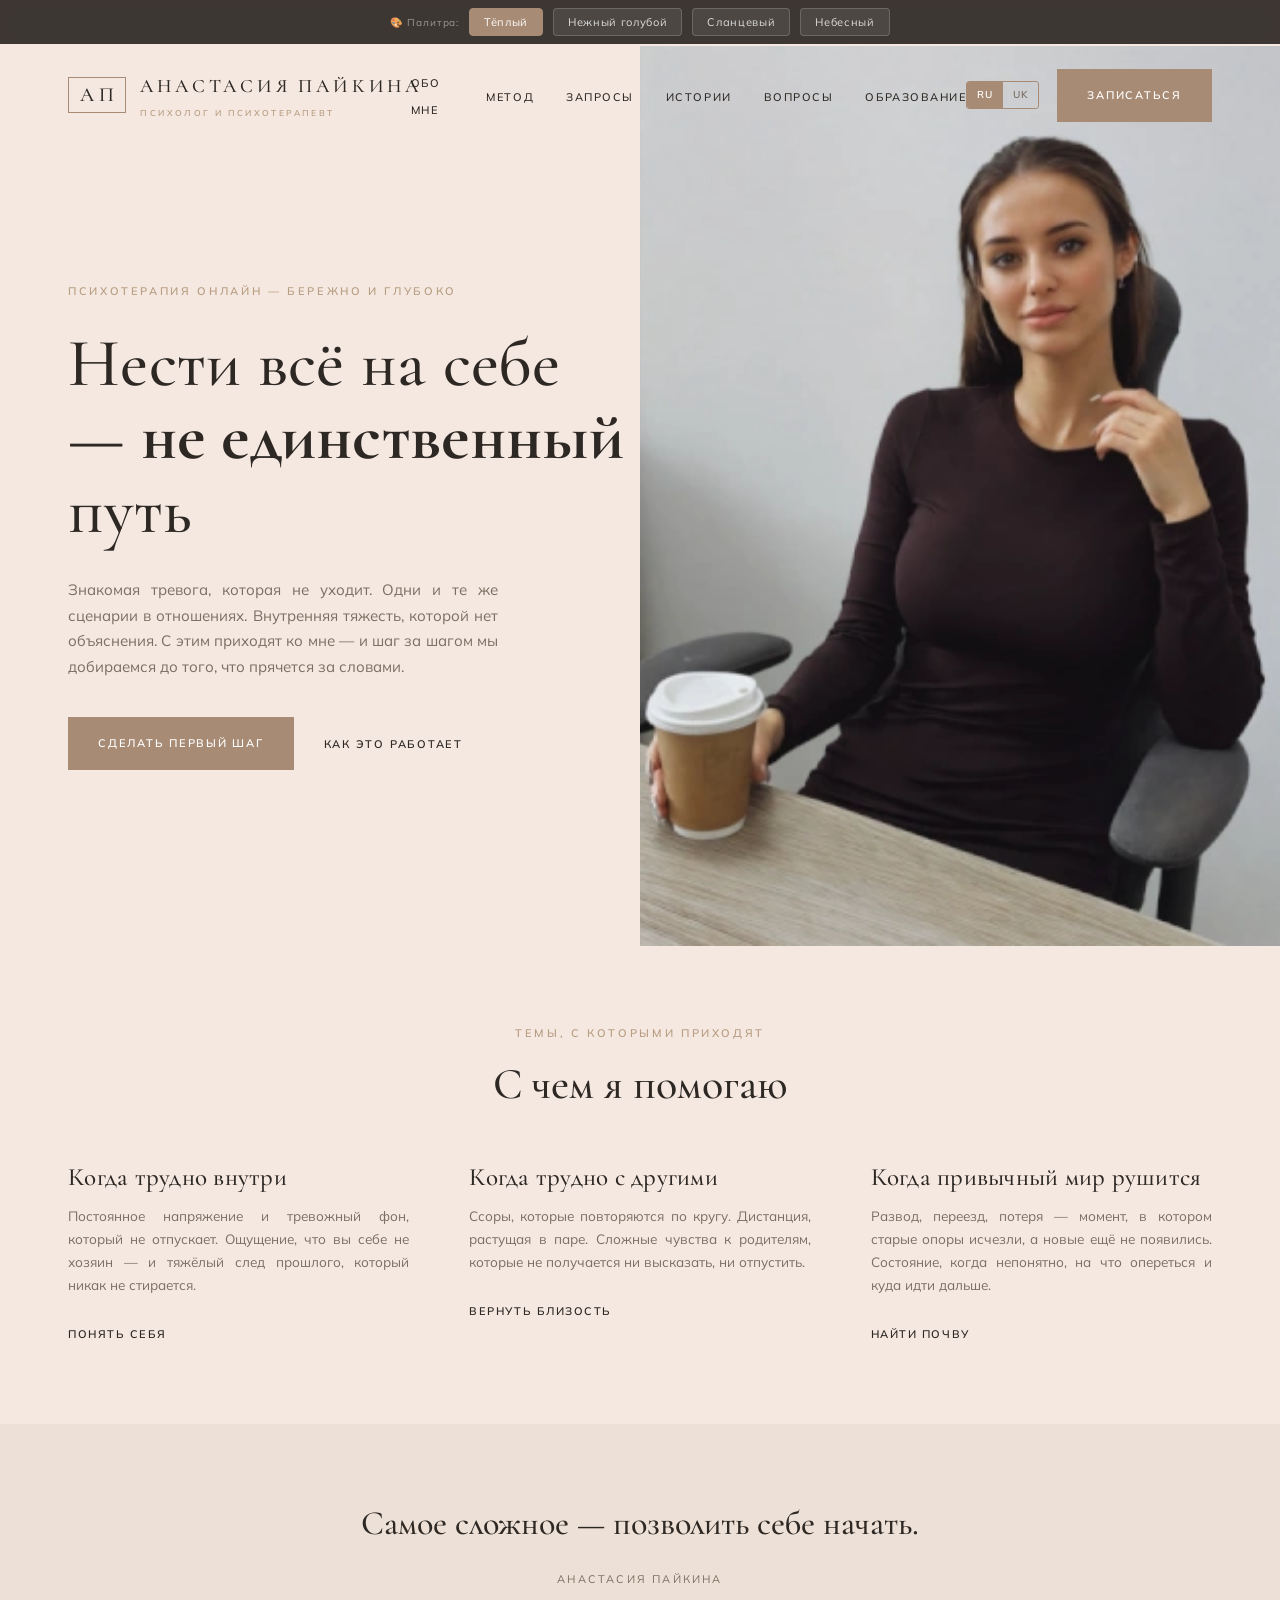
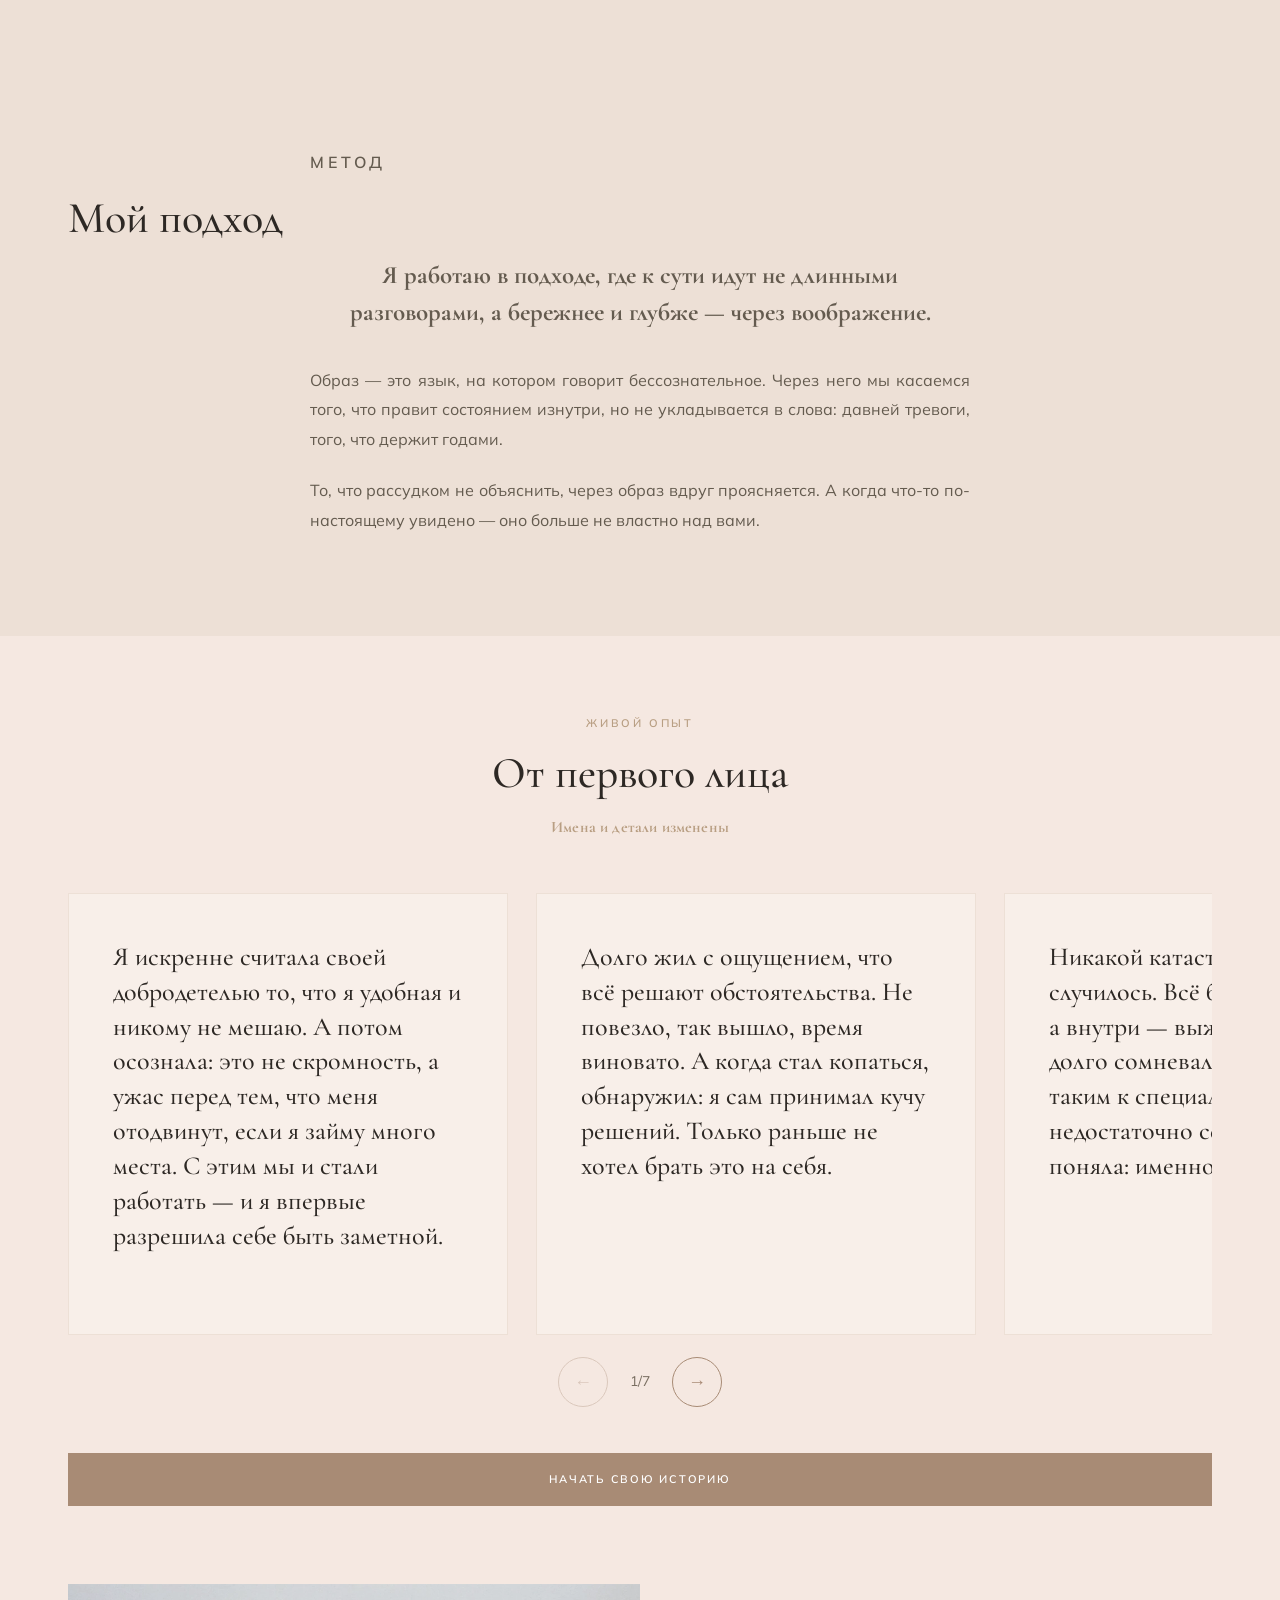
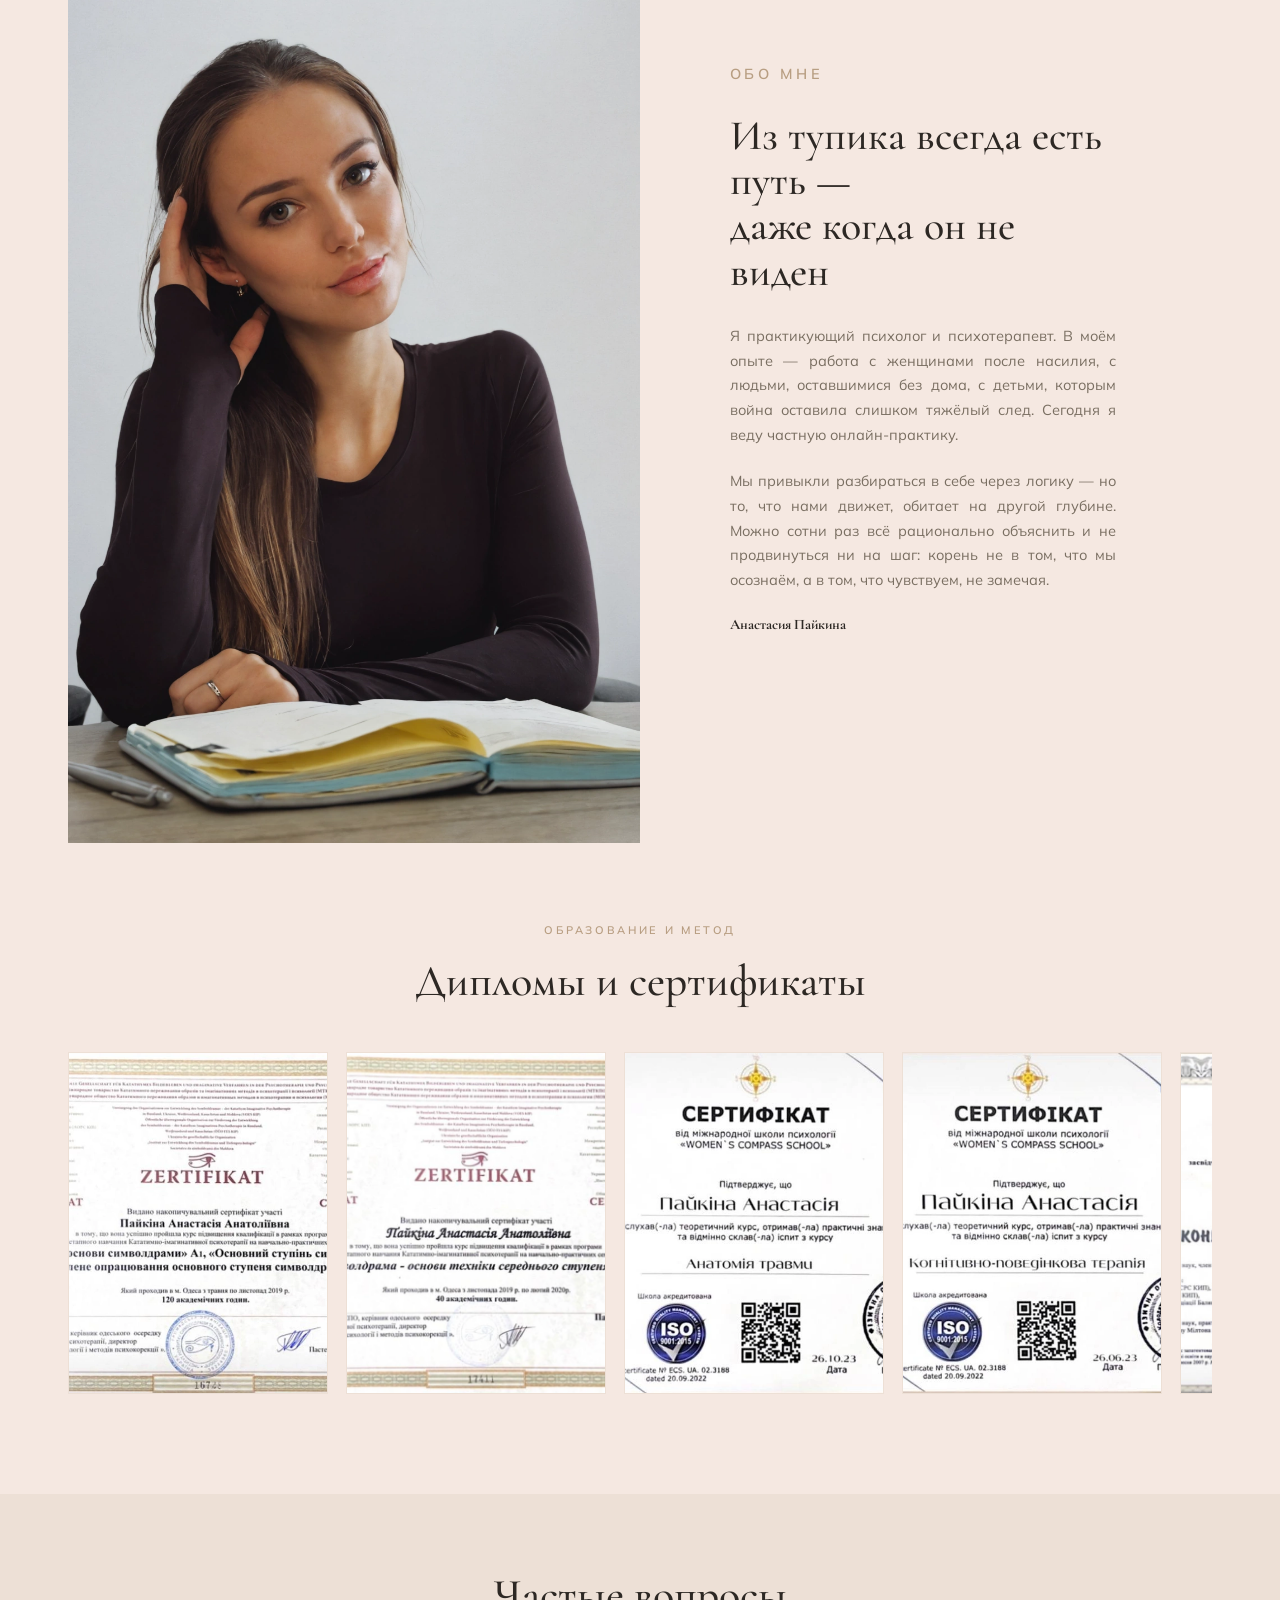
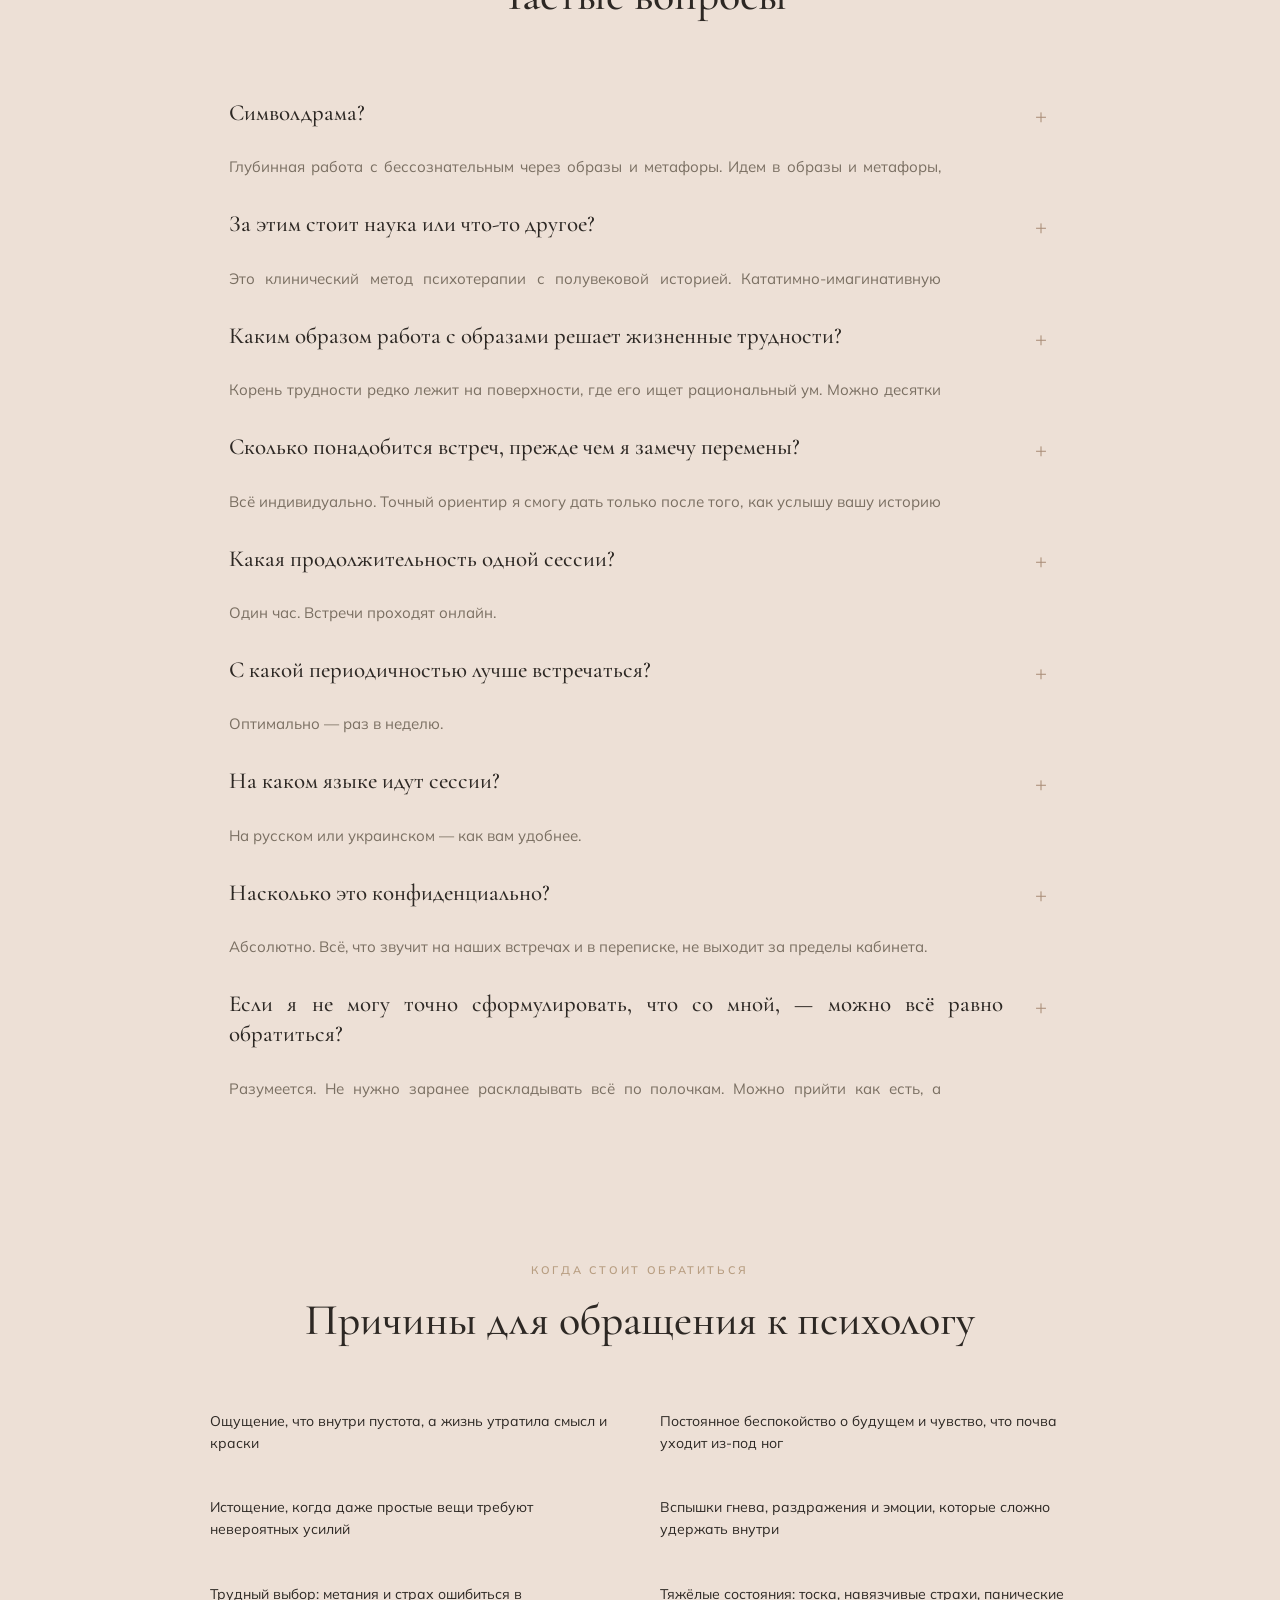
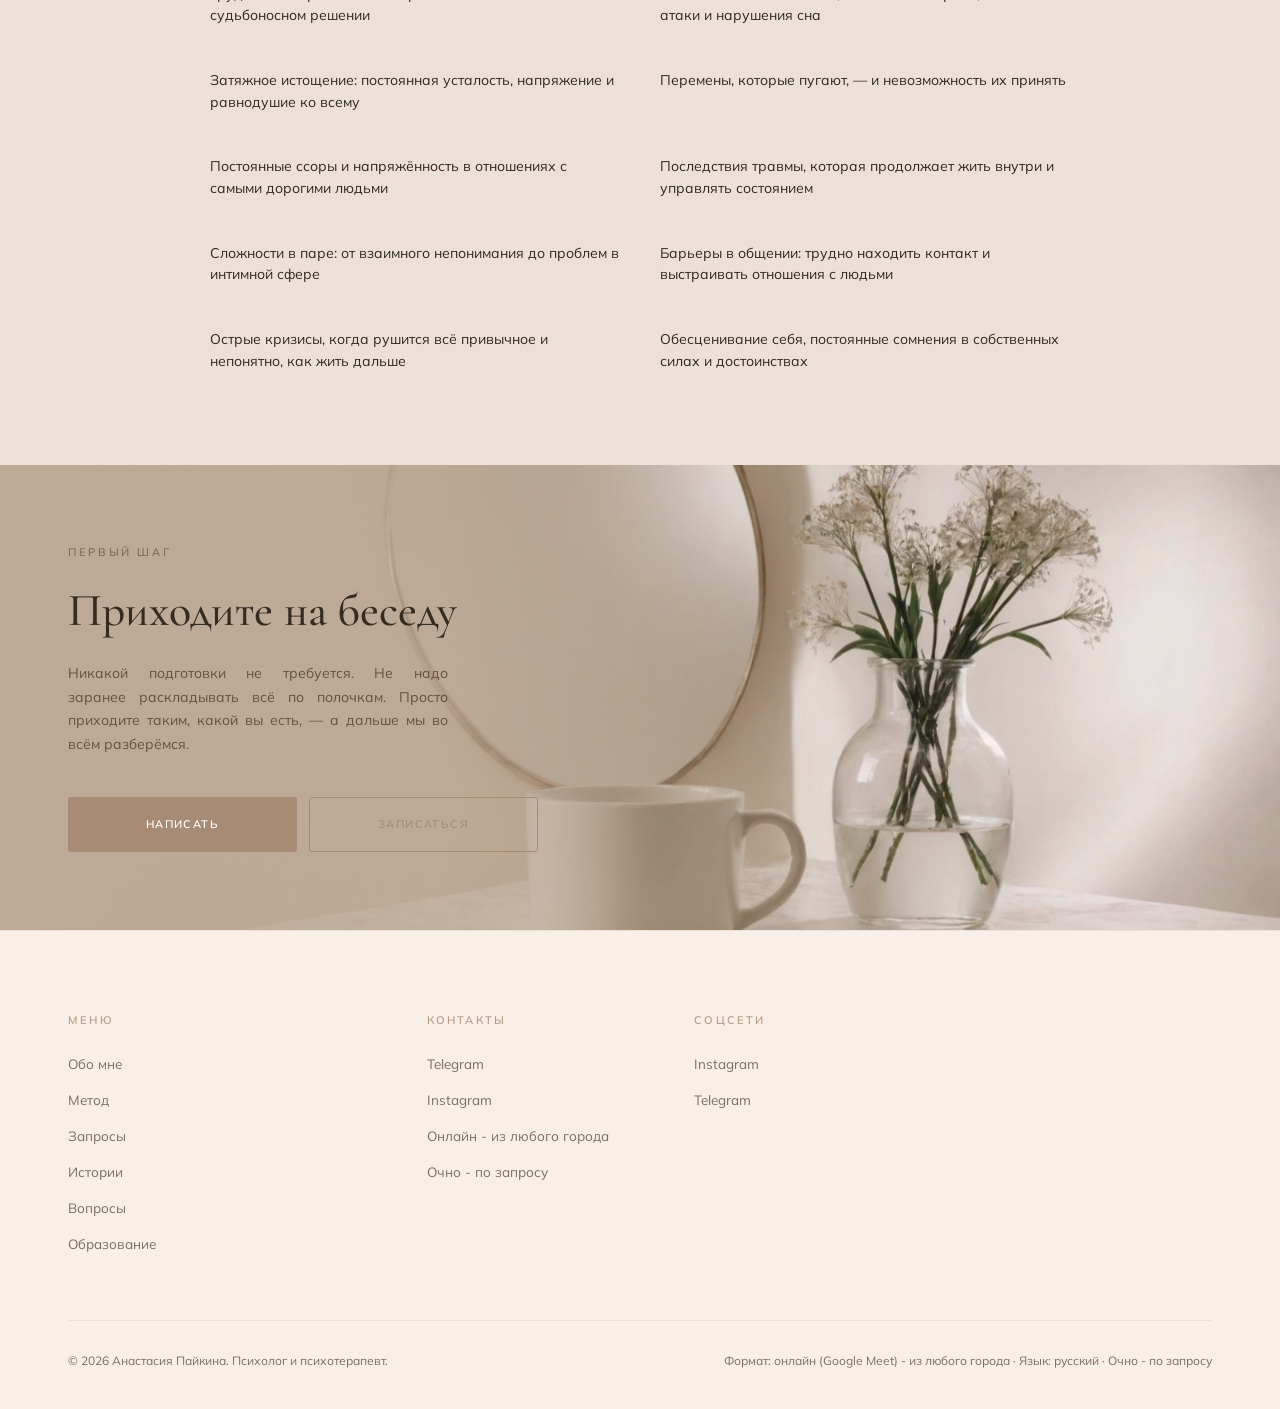
==== color_tests.html @ 5bf3465a "color tests" ====
<!DOCTYPE html>
<html lang="ru" id="htmlRoot" style="visibility:hidden" data-palette="warm">
<head>
<meta charset="UTF-8" />
<meta name="viewport" content="width=device-width, initial-scale=1.0" />
<meta name="description" id="metaDesc" content="Анастасия Пайкина — психолог и психотерапевт. Онлайн-сессии на русском и украинском: тревожность, отношения, жизненные кризисы. Символдрама — глубинная работа через образы. Бесплатная первая встреча." />
<link rel="canonical" href="https://paykina-your-psy.com/" />
<title id="pageTitle">Анастасия Пайкина | Психолог-психотерапевт · Онлайн</title>
<!-- Open Graph -->
<meta property="og:type" content="website" />
<meta property="og:url" content="https://paykina-your-psy.com/" />
<meta property="og:title" id="ogTitle" content="Анастасия Пайкина | Психолог и психотерапевт онлайн" />
<meta property="og:description" id="ogDesc" content="Онлайн-сессии на русском и украинском: тревожность, отношения, жизненные кризисы. Символдрама — глубинная работа через образы. Бесплатная первая встреча." />
<meta property="og:image" content="https://paykina-your-psy.com/images/og-image.jpg" />
<meta property="og:image:width" content="1200" />
<meta property="og:image:height" content="630" />
<meta property="og:image:alt" id="ogImgAlt" content="Анастасия Пайкина — психолог, психотерапевт" />
<meta property="og:locale" id="ogLocale" content="ru_RU" />
<meta name="twitter:card" content="summary_large_image" />
<meta name="twitter:title" id="twTitle" content="Анастасия Пайкина | Психолог и психотерапевт онлайн" />
<meta name="twitter:description" id="twDesc" content="Онлайн-сессии на русском и украинском: тревожность, отношения, жизненные кризисы. Символдрама — глубинная работа через образы." />
<meta name="twitter:image" content="https://paykina-your-psy.com/images/og-image.jpg" />
<!-- Structured data -->
<script type="application/ld+json" id="ldJson">
{
  "@context": "https://schema.org",
  "@graph": [
    {
      "@type": "Person",
      "@id": "https://paykina-your-psy.com/#anastasia",
      "name": "Анастасия Пайкина",
      "jobTitle": "Психолог, психотерапевт",
      "description": "Психолог и психотерапевт. Онлайн-сессии методом символдрамы — глубинная работа через образы.",
      "url": "https://paykina-your-psy.com/",
      "image": "https://paykina-your-psy.com/images/og-image.jpg",
      "knowsLanguage": ["ru"],
      "sameAs": [
        "https://www.instagram.com/paykina_your_psy",
        "https://telegram.me/Paykina_your_psy"
      ]
    },
    {
      "@type": "ProfessionalService",
      "@id": "https://paykina-your-psy.com/#service",
      "name": "Анастасия Пайкина — психолог и психотерапевт",
      "url": "https://paykina-your-psy.com/",
      "image": "https://paykina-your-psy.com/images/og-image.jpg",
      "description": "Онлайн-консультации психолога и психотерапевта: тревожность, отношения, жизненные кризисы. Метод символдрамы.",
      "serviceType": "Психотерапия, психологическое консультирование (онлайн)",
      "provider": { "@id": "https://paykina-your-psy.com/#anastasia" },
      "availableLanguage": ["ru"],
      "sameAs": [
        "https://www.instagram.com/paykina_your_psy",
        "https://telegram.me/Paykina_your_psy"
      ]
    }
  ]
}
</script>
<link rel="icon" type="image/svg+xml" href="favicon.svg" />
<link rel="icon" type="image/png" sizes="32x32" href="images/favicon-32.png" />
<link rel="apple-touch-icon" href="apple-touch-icon.png" />
<link rel="preconnect" href="https://fonts.googleapis.com" />
<link rel="preconnect" href="https://fonts.gstatic.com" crossorigin />
<link rel="preload" as="image" href="images/hero.webp" imagesrcset="images/hero-800.webp 800w, images/hero-1200.webp 1200w, images/hero.webp 1600w" imagesizes="(max-width: 980px) 100vw, 50vw" fetchpriority="high" />
<link rel="preload" as="style" href="https://fonts.googleapis.com/css2?family=Cormorant+Garamond:ital,wght@0,400;0,500;0,600;1,400;1,500;1,600&family=Mulish:wght@300;400;500;600&display=swap" onload="this.onload=null;this.rel='stylesheet'" />
<noscript><link rel="stylesheet" href="https://fonts.googleapis.com/css2?family=Cormorant+Garamond:ital,wght@0,400;0,500;0,600;1,400;1,500;1,600&family=Mulish:wght@300;400;500;600&display=swap" /></noscript>
<link rel="stylesheet" href="styles/main.css" />

<!-- palette variations -->
<style>
/* === Тёплый (по умолчанию) === */
[data-palette="warm"] {
  --brown: #A88B75;
  --brown-dark: #957864;
  --taupe: #CCBCA8;
  --eyebrow: #B89E82;
  --line: #EDE0D6;
}
/* === Нежный голубой === */
[data-palette="soft-blue"] {
  --brown: #7B9CB5;
  --brown-dark: #6A8BA4;
  --taupe: #BCC8D4;
  --eyebrow: #8BA3B8;
  --line: #D6DEE4;
}
/* === Сланцевый === */
[data-palette="slate"] {
  --brown: #6B8FA3;
  --brown-dark: #5A7E92;
  --taupe: #A8BBC7;
  --eyebrow: #7D97A8;
  --line: #CCD5DC;
}
/* === Небесный === */
[data-palette="sky"] {
  --brown: #5B9EBD;
  --brown-dark: #4A8DAC;
  --taupe: #9DC4D6;
  --eyebrow: #6DA4BB;
  --line: #C5DCE6;
}

/* фиксированные цвета внутри секций, привязанные к палитре */
[data-palette="warm"]  .cta-end .eyebrow { color:#826E56; }
[data-palette="warm"]  .cta-end h2 { color:#342C23; }
[data-palette="warm"]  .cta-end-p { color:#605342; }
[data-palette="warm"]  .method p { color:#645B4F; }
[data-palette="warm"]  .cta-pic::after { background:linear-gradient(90deg, rgba(191,172,153,.96) 0%, rgba(195,176,157,.78) 34%, rgba(201,184,165,.22) 56%, rgba(201,184,165,0) 72%); }

[data-palette="soft-blue"] .cta-end .eyebrow { color:#6A7D8E; }
[data-palette="soft-blue"] .cta-end h2 { color:#283540; }
[data-palette="soft-blue"] .cta-end-p { color:#4A5D6E; }
[data-palette="soft-blue"] .method p { color:#5A6D7E; }
[data-palette="soft-blue"] .cta-pic::after { background:linear-gradient(90deg, rgba(156,175,190,.96) 0%, rgba(160,179,193,.78) 34%, rgba(167,185,197,.22) 56%, rgba(167,185,197,0) 72%); }

[data-palette="slate"] .cta-end .eyebrow { color:#5C707E; }
[data-palette="slate"] .cta-end h2 { color:#222E38; }
[data-palette="slate"] .cta-end-p { color:#425260; }
[data-palette="slate"] .method p { color:#4D5D6B; }
[data-palette="slate"] .cta-pic::after { background:linear-gradient(90deg, rgba(142,164,178,.96) 0%, rgba(148,168,182,.78) 34%, rgba(155,175,187,.22) 56%, rgba(155,175,187,0) 72%); }

[data-palette="sky"] .cta-end .eyebrow { color:#4C7A91; }
[data-palette="sky"] .cta-end h2 { color:#1C3642; }
[data-palette="sky"] .cta-end-p { color:#3A687E; }
[data-palette="sky"] .method p { color:#4A788E; }
[data-palette="sky"] .cta-pic::after { background:linear-gradient(90deg, rgba(133,178,196,.96) 0%, rgba(140,184,201,.78) 34%, rgba(150,192,207,.22) 56%, rgba(150,192,207,0) 72%); }

/* панель переключателей */
.palette-bar {
  position:fixed; top:0; left:0; right:0; z-index:200;
  background:rgba(45,40,36,.92); backdrop-filter:blur(8px);
  padding:8px 16px; display:flex; align-items:center; justify-content:center; gap:10px;
  font-family:var(--sans); font-size:11px; letter-spacing:.08em; color:#ccc;
  transition:opacity .3s;
}
.palette-bar.hidden { opacity:.15; }
.palette-bar span { color:#999; font-size:10px; }
.palette-bar button {
  background:rgba(255,255,255,.08); border:1px solid rgba(255,255,255,.18);
  color:#ddd; cursor:pointer; padding:6px 14px; border-radius:4px;
  font-size:11px; letter-spacing:.06em; transition:.25s; font-family:inherit;
}
.palette-bar button:hover { background:rgba(255,255,255,.16); }
.palette-bar button.active { background:var(--brown); color:#fff; border-color:var(--brown); }
body { padding-top:46px; } /* отступ под панель */
.header { top:46px; } /* сдвинуть фиксированный header */
@media(max-width:980px){ body{padding-top:42px;} .header{top:42px;} }
</style>
</head>
<body>

<!-- palette switcher -->
<div class="palette-bar" id="paletteBar">
  <span>🎨 Палитра:</span>
  <button data-palette="warm" class="active">Тёплый</button>
  <button data-palette="soft-blue">Нежный голубой</button>
  <button data-palette="slate">Сланцевый</button>
  <button data-palette="sky">Небесный</button>
</div>

<!-- Header -->
<header class="header">
  <div class="header-inner">
    <a href="#" class="logo" aria-label="На главную">
      <span class="logo-monogram" data-i18n="brand.monogram">А П</span>
      <div class="logo-text">
        <span class="logo-name" data-i18n="brand.name">АНАСТАСИЯ ПАЙКИНА</span>
        <span class="logo-sub" data-i18n="brand.sub">Психолог и психотерапевт</span>
      </div>
    </a>
    <nav aria-label="Главное меню">
      <button id="burger" class="burger" aria-label="Меню" aria-expanded="false">
        <span></span><span></span><span></span>
      </button>
      <ul id="navLinks" class="nav-links">
        <li><a href="#about" data-i18n="nav.about">Обо мне</a></li>
        <li><a href="#method" data-i18n="nav.method">Метод</a></li>
        <li><a href="#services" data-i18n="nav.services">Запросы</a></li>
        <li><a href="#voices" data-i18n="nav.voices">Истории</a></li>
        <li><a href="#faq" data-i18n="nav.faq">Вопросы</a></li>
        <li><a href="#education" data-i18n="nav.education">Образование</a></li>
        <li class="lang-switcher">
          <button data-lang="ru" aria-pressed="true" aria-label="Русский" class="active">RU</button>
          <button data-lang="uk" aria-pressed="false" aria-label="Українська">UK</button>
        </li>
      </ul>
    </nav>
    <div class="header-btns">
      <div class="lang-switcher lang-switcher-desktop">
        <button data-lang="ru" aria-pressed="true" aria-label="Русский" class="active">RU</button>
        <button data-lang="uk" aria-pressed="false" aria-label="Українська">UK</button>
      </div>
      <a href="#cta-end" class="btn btn-primary" data-i18n="cta.book">Записаться</a>
    </div>
  </div>
  <div class="header-line"></div>
</header>

<!-- HERO -->
<section class="hero" id="hero">
  <div class="hero-grid">
    <div class="hero-content">
      <p class="eyebrow" data-i18n="hero.eyebrow">Психотерапия онлайн — бережно и глубоко</p>
      <h1 data-i18n="hero.h1">Нести всё на себе — <strong>не единственный</strong> путь</h1>
      <p class="hero-p" data-i18n="hero.p">Знакомая тревога, которая не уходит. Одни и те же сценарии в отношениях. Внутренняя тяжесть, которой нет объяснения. С этим приходят ко мне — и шаг за шагом мы добираемся до того, что прячется за словами.</p>
      <div class="hero-actions">
        <a href="#cta-end" class="btn btn-primary" data-i18n="hero.cta">Сделать первый шаг</a>
        <button id="howItWorksBtn" class="btn btn-ghost" aria-expanded="false" data-i18n="hero.howItWorks.btn">Как это работает</button>
      </div>
      <div id="howItWorksDesc" class="how-it-works-desc" data-i18n="hero.howItWorks.desc">К сути мы добираемся не долгими разговорами, а через образ — язык, на котором говорит подсознание. Первый шаг — бесплатный звонок, потом полноценная сессия, а затем двигаемся в комфортном вам темпе.</div>
    </div>
    <picture class="hero-pic">
      <source srcset="images/hero-800.webp 800w, images/hero-1200.webp 1200w, images/hero.webp 1600w" sizes="(max-width: 980px) 100vw, 50vw" type="image/webp" />
      <source srcset="images/hero-800.png 800w, images/hero-1200.png 1200w, images/hero.png 1600w" sizes="(max-width: 980px) 100vw, 50vw" type="image/png" />
      <img src="images/hero.webp" alt="Анастасия Пайкина, психолог и психотерапевт" data-i18n-alt="hero.imgAlt" width="800" height="1000" fetchpriority="high" />
    </picture>
  </div>
</section>

<!-- SERVICES -->
<section class="services" id="services">
  <div class="container">
    <p class="eyebrow" data-i18n="services.eyebrow">Темы, с которыми приходят</p>
    <h2 data-i18n="services.h2">С чем я помогаю</h2>
    <div class="cards three">
      <div class="card">
        <h3 data-i18n="services.card1.h3">Когда трудно внутри</h3>
        <p data-i18n="services.card1.p">Постоянное напряжение и тревожный фон, который не отпускает. Ощущение, что вы себе не хозяин — и тяжёлый след прошлого, который никак не стирается.</p>
        <a href="#cta-end" class="card-link" data-i18n="services.card1.link">Понять себя</a>
      </div>
      <div class="card">
        <h3 data-i18n="services.card2.h3">Когда трудно с другими</h3>
        <p data-i18n="services.card2.p">Ссоры, которые повторяются по кругу. Дистанция, растущая в паре. Сложные чувства к родителям, которые не получается ни высказать, ни отпустить.</p>
        <a href="#cta-end" class="card-link" data-i18n="services.card2.link">Вернуть близость</a>
      </div>
      <div class="card">
        <h3 data-i18n="services.card3.h3">Когда привычный мир рушится</h3>
        <p data-i18n="services.card3.p">Развод, переезд, потеря — момент, в котором старые опоры исчезли, а новые ещё не появились. Состояние, когда непонятно, на что опереться и куда идти дальше.</p>
        <a href="#cta-end" class="card-link" data-i18n="services.card3.link">Найти почву</a>
      </div>
    </div>
  </div>
</section>

<!-- QUOTE -->
<div class="quote-section">
  <div class="container">
    <blockquote>
      <p data-i18n="quote.text">Самое сложное — позволить себе начать.</p>
      <cite data-i18n="quote.cite">Анастасия Пайкина</cite>
    </blockquote>
  </div>
</div>

<!-- METHOD -->
<section class="method" id="method">
  <div class="container">
    <p class="eyebrow" data-i18n="method.eyebrow">Метод</p>
    <h2 data-i18n="method.h2">Мой подход</h2>
    <div class="method-text">
      <p class="lead" data-i18n="method.lead">Я работаю в подходе, где к сути идут не длинными разговорами, а бережнее и глубже — через воображение.</p>
      <p data-i18n="method.p1">Образ — это язык, на котором говорит бессознательное. Через него мы касаемся того, что правит состоянием изнутри, но не укладывается в слова: давней тревоги, того, что держит годами.</p>
      <p data-i18n="method.p2">То, что рассудком не объяснить, через образ вдруг проясняется. А когда что-то по-настоящему увидено — оно больше не властно над вами.</p>
    </div>
  </div>
</section>

<!-- VOICES -->
<section class="voices" id="voices">
  <div class="container">
    <p class="eyebrow" data-i18n="voices.eyebrow">Живой опыт</p>
    <h2 data-i18n="voices.h2">От первого лица</h2>
    <p class="voices-note" data-i18n="voices.note">Имена и детали изменены</p>
    <div class="voices-slider">
      <div class="voices-wrap">
        <div class="voice-card" data-i18n="voices.v1">Я искренне считала своей добродетелью то, что я удобная и никому не мешаю. А потом осознала: это не скромность, а ужас перед тем, что меня отодвинут, если я займу много места. С этим мы и стали работать — и я впервые разрешила себе быть заметной.</div>
        <div class="voice-card" data-i18n="voices.v2">Долго жил с ощущением, что всё решают обстоятельства. Не повезло, так вышло, время виновато. А когда стал копаться, обнаружил: я сам принимал кучу решений. Только раньше не хотел брать это на себя.</div>
        <div class="voice-card" data-i18n="voices.v3">Никакой катастрофы у меня не случилось. Всё будто бы хорошо, а внутри — выжженное поле. Я долго сомневалась, идти ли с таким к специалисту — казалось, недостаточно серьёзно. А потом поняла: именно с этим и надо.</div>
        <div class="voice-card" data-i18n="voices.v4">Не могу вспомнить, когда в последний раз по-настоящему выдыхала. Всё время в боевой готовности, словно сейчас что-то обрушится. На встречах я заново учусь не быть в постоянной обороне. И понимаю: безопасность — это не контроль, а внутреннее состояние.</div>
        <div class="voice-card" data-i18n="voices.v5">Думал, проблема в одиночестве. А проблема оказалась в том, что мне было невыносимо оставаться наедине с тишиной — потому что в ней проступало всё, от чего я много лет убегал.</div>
        <div class="voice-card" data-i18n="voices.v6">Была уверена: любовь надо заработать. Сначала стать достаточно хорошей — тогда, может, и мне достанется. Только в сорок семь я увидела, что заслуживать её было нужно не перед кем-то, а перед собой.</div>
        <div class="voice-card" data-i18n="voices.v7">Пришёл, если честно, с большим сомнением. Не верил, что беседы что-то меняют. А спустя пару месяцев заметил: на то, что раньше взрывало, реагирую ровнее. Одно это уже оправдало всё.</div>
      </div>
      <div class="voices-controls">
        <button id="voicesPrev" class="voices-arrow" aria-label="Назад" disabled data-i18n-aria="arrows.prev">&larr;</button>
        <span id="voicesCount">1/7</span>
        <button id="voicesNext" class="voices-arrow" aria-label="Вперёд" data-i18n-aria="arrows.next">&rarr;</button>
      </div>
    </div>
    <a href="#cta-end" class="btn btn-primary voices-cta" data-i18n="voices.cta">Начать свою историю</a>
  </div>
</section>

<!-- ABOUT -->
<section class="about" id="about">
  <div class="container">
    <div class="about-grid">
      <picture class="about-pic">
        <source srcset="images/about-me.webp" type="image/webp" />
        <img src="images/about-me.png" alt="Психолог и психотерапевт" data-i18n-alt="about.imgAlt" width="600" height="750" loading="lazy" />
      </picture>
      <div class="about-content">
        <p class="eyebrow" data-i18n="about.eyebrow">Обо мне</p>
        <h2 data-i18n="about.h2">Из тупика всегда есть путь —<br/>даже когда он не виден</h2>
        <p data-i18n="about.p1">Я практикующий психолог и психотерапевт. В моём опыте — работа с женщинами после насилия, с людьми, оставшимися без дома, с детьми, которым война оставила слишком тяжёлый след. Сегодня я веду частную онлайн-практику.</p>
        <p data-i18n="about.p2">Мы привыкли разбираться в себе через логику — но то, что нами движет, обитает на другой глубине. Можно сотни раз всё рационально объяснить и не продвинуться ни на шаг: корень не в том, что мы осознаём, а в том, что чувствуем, не замечая.</p>
        <p class="about-signature" data-i18n="about.signature">Анастасия Пайкина</p>
      </div>
    </div>
  </div>
</section>

<!-- EDUCATION -->
<section class="education" id="education">
  <div class="container">
    <p class="eyebrow" data-i18n="education.eyebrow">Образование и метод</p>
    <h2 data-i18n="education.h2">Дипломы и сертификаты</h2>
    <div class="diplomas-grid">
      <div class="diploma-card" tabindex="0" role="button" aria-label="Диплом 1" data-i18n-aria="education.diploma"><img src="images/diplomas/1.webp" alt="Диплом" data-i18n-alt="education.diploma" width="400" height="560" loading="lazy" /></div>
      <div class="diploma-card" tabindex="0" role="button" aria-label="Диплом 2" data-i18n-aria="education.diploma"><img src="images/diplomas/2.webp" alt="Диплом" data-i18n-alt="education.diploma" width="400" height="560" loading="lazy" /></div>
      <div class="diploma-card" tabindex="0" role="button" aria-label="Диплом 3" data-i18n-aria="education.diploma"><img src="images/diplomas/3.webp" alt="Диплом" data-i18n-alt="education.diploma" width="400" height="560" loading="lazy" /></div>
      <div class="diploma-card" tabindex="0" role="button" aria-label="Диплом 4" data-i18n-aria="education.diploma"><img src="images/diplomas/4.webp" alt="Диплом" data-i18n-alt="education.diploma" width="400" height="560" loading="lazy" /></div>
      <div class="diploma-card" tabindex="0" role="button" aria-label="Диплом 5" data-i18n-aria="education.diploma"><img src="images/diplomas/5.webp" alt="Диплом" data-i18n-alt="education.diploma" width="400" height="560" loading="lazy" /></div>
      <div class="diploma-card" tabindex="0" role="button" aria-label="Диплом 6" data-i18n-aria="education.diploma"><img src="images/diplomas/6.webp" alt="Диплом" data-i18n-alt="education.diploma" width="400" height="560" loading="lazy" /></div>
      <div class="diploma-card" tabindex="0" role="button" aria-label="Диплом 7" data-i18n-aria="education.diploma"><img src="images/diplomas/7.webp" alt="Диплом" data-i18n-alt="education.diploma" width="400" height="560" loading="lazy" /></div>
      <div class="diploma-card" tabindex="0" role="button" aria-label="Диплом 8" data-i18n-aria="education.diploma"><img src="images/diplomas/8.webp" alt="Диплом" data-i18n-alt="education.diploma" width="400" height="560" loading="lazy" /></div>
      <div class="diploma-card" tabindex="0" role="button" aria-label="Диплом 9" data-i18n-aria="education.diploma"><img src="images/diplomas/9.webp" alt="Диплом" data-i18n-alt="education.diploma" width="400" height="560" loading="lazy" /></div>
      <div class="diploma-card" tabindex="0" role="button" aria-label="Диплом 10" data-i18n-aria="education.diploma"><img src="images/diplomas/10.webp" alt="Диплом" data-i18n-alt="education.diploma" width="400" height="560" loading="lazy" /></div>
      <div class="diploma-card" tabindex="0" role="button" aria-label="Диплом 11" data-i18n-aria="education.diploma"><img src="images/diplomas/11.webp" alt="Диплом" data-i18n-alt="education.diploma" width="400" height="560" loading="lazy" /></div>
      <div class="diploma-card" tabindex="0" role="button" aria-label="Диплом 12" data-i18n-aria="education.diploma"><img src="images/diplomas/12.webp" alt="Диплом" data-i18n-alt="education.diploma" width="400" height="560" loading="lazy" /></div>
      <div class="diploma-card" tabindex="0" role="button" aria-label="Диплом 13" data-i18n-aria="education.diploma"><img src="images/diplomas/13.webp" alt="Диплом" data-i18n-alt="education.diploma" width="400" height="560" loading="lazy" /></div>
      <div class="diploma-card" tabindex="0" role="button" aria-label="Диплом 14" data-i18n-aria="education.diploma"><img src="images/diplomas/14.webp" alt="Диплом" data-i18n-alt="education.diploma" width="400" height="560" loading="lazy" /></div>
      <div class="diploma-card" tabindex="0" role="button" aria-label="Диплом 15" data-i18n-aria="education.diploma"><img src="images/diplomas/15.webp" alt="Диплом" data-i18n-alt="education.diploma" width="400" height="560" loading="lazy" /></div>
      <div class="diploma-card" tabindex="0" role="button" aria-label="Диплом 16" data-i18n-aria="education.diploma"><img src="images/diplomas/16.webp" alt="Диплом" data-i18n-alt="education.diploma" width="400" height="560" loading="lazy" /></div>
      <div class="diploma-card" tabindex="0" role="button" aria-label="Диплом 17" data-i18n-aria="education.diploma"><img src="images/diplomas/17.webp" alt="Диплом" data-i18n-alt="education.diploma" width="400" height="560" loading="lazy" /></div>
      <div class="diploma-card" tabindex="0" role="button" aria-label="Диплом 18" data-i18n-aria="education.diploma"><img src="images/diplomas/18.webp" alt="Диплом" data-i18n-alt="education.diploma" width="400" height="560" loading="lazy" /></div>
      <div class="diploma-card" tabindex="0" role="button" aria-label="Диплом 19" data-i18n-aria="education.diploma"><img src="images/diplomas/19.webp" alt="Диплом" data-i18n-alt="education.diploma" width="400" height="560" loading="lazy" /></div>
      <div class="diploma-card" tabindex="0" role="button" aria-label="Диплом 20" data-i18n-aria="education.diploma"><img src="images/diplomas/20.webp" alt="Диплом" data-i18n-alt="education.diploma" width="400" height="560" loading="lazy" /></div>
      <div class="diploma-card" tabindex="0" role="button" aria-label="Диплом 21" data-i18n-aria="education.diploma"><img src="images/diplomas/21.webp" alt="Диплом" data-i18n-alt="education.diploma" width="400" height="560" loading="lazy" /></div>
      <div class="diploma-card" tabindex="0" role="button" aria-label="Диплом 22" data-i18n-aria="education.diploma"><img src="images/diplomas/22.webp" alt="Диплом" data-i18n-alt="education.diploma" width="400" height="560" loading="lazy" /></div>
      <div class="diploma-card" tabindex="0" role="button" aria-label="Диплом 23" data-i18n-aria="education.diploma"><img src="images/diplomas/23.webp" alt="Диплом" data-i18n-alt="education.diploma" width="400" height="560" loading="lazy" /></div>
      <div class="diploma-card" tabindex="0" role="button" aria-label="Диплом 24" data-i18n-aria="education.diploma"><img src="images/diplomas/24.webp" alt="Диплом" data-i18n-alt="education.diploma" width="400" height="560" loading="lazy" /></div>
    </div>
  </div>
</section>

<!-- Diploma modal -->
<div class="diploma-modal" id="diplomaOverlay" role="dialog" aria-modal="true" aria-label="Просмотр диплома">
  <div class="diploma-modal-inner">
    <button class="diploma-modal-close" aria-label="Закрыть" data-i18n-aria="modal.close">&times;</button>
    <button class="diploma-modal-nav diploma-modal-prev" id="diplomaPrev" aria-label="Назад" data-i18n-aria="arrows.prev">&#10094;</button>
    <button class="diploma-modal-nav diploma-modal-next" id="diplomaNext" aria-label="Вперёд" data-i18n-aria="arrows.next">&#10095;</button>
    <img id="diplomaImg" src="" alt="" />
  </div>
</div>

<!-- FAQ -->
<section class="faq" id="faq">
  <div class="container">
    <h2 data-i18n="faq.h2">Частые вопросы</h2>
    <dl class="faq-list">

      <div class="faq-item">
        <dt><button class="faq-q" aria-expanded="false" data-i18n="faq.q1">Символдрама?</button></dt>
        <dd class="faq-a" data-i18n="faq.a1">Глубинная работа с бессознательным через образы и метафоры. Идем в образы и метафоры, которые помогают заглянуть в бессознательное и найти там ключи к своим эмоциям или решениям. Раскрывает скрытые чувства, показывает внутренние конфликты и помогает бережно их прожить.</dd>
      </div>

      <div class="faq-item">
        <dt><button class="faq-q" aria-expanded="false" data-i18n="faq.q2">За этим стоит наука или что-то другое?</button></dt>
        <dd class="faq-a" data-i18n="faq.a2">Это клинический метод психотерапии с полувековой историей. Кататимно-имагинативную психотерапию создал немецкий психиатр Ханскарл Лёйнер в 1950-х, и с тех пор она применяется в клинической практике. Существуют стандарты обучения, профессиональная сертификация и научные публикации.</dd>
      </div>

      <div class="faq-item">
        <dt><button class="faq-q" aria-expanded="false" data-i18n="faq.q3">Каким образом работа с образами решает жизненные трудности?</button></dt>
        <dd class="faq-a" data-i18n="faq.a3">Корень трудности редко лежит на поверхности, где его ищет рациональный ум. Можно десятки раз всё себе проговорить и остаться в той же точке — потому что состоянием управляет не осознанная мысль, а глубинные слои, куда слова не проникают. Образ даёт к ним короткий доступ.</dd>
      </div>

      <div class="faq-item">
        <dt><button class="faq-q" aria-expanded="false" data-i18n="faq.q4">Сколько понадобится встреч, прежде чем я замечу перемены?</button></dt>
        <dd class="faq-a" data-i18n="faq.a4">Всё индивидуально. Точный ориентир я смогу дать только после того, как услышу вашу историю на ознакомительной беседе.</dd>
      </div>

      <div class="faq-item">
        <dt><button class="faq-q" aria-expanded="false" data-i18n="faq.q6">Какая продолжительность одной сессии?</button></dt>
        <dd class="faq-a" data-i18n="faq.a6">Один час. Встречи проходят онлайн.</dd>
      </div>

      <div class="faq-item">
        <dt><button class="faq-q" aria-expanded="false" data-i18n="faq.q7">С какой периодичностью лучше встречаться?</button></dt>
        <dd class="faq-a" data-i18n="faq.a7">Оптимально — раз в неделю.</dd>
      </div>

      <div class="faq-item">
        <dt><button class="faq-q" aria-expanded="false" data-i18n="faq.q8">На каком языке идут сессии?</button></dt>
        <dd class="faq-a" data-i18n="faq.a8">На русском или украинском — как вам удобнее.</dd>
      </div>

      <div class="faq-item">
        <dt><button class="faq-q" aria-expanded="false" data-i18n="faq.q9">Насколько это конфиденциально?</button></dt>
        <dd class="faq-a" data-i18n="faq.a9">Абсолютно. Всё, что звучит на наших встречах и в переписке, не выходит за пределы кабинета.</dd>
      </div>

      <div class="faq-item">
        <dt><button class="faq-q" aria-expanded="false" data-i18n="faq.q10">Если я не могу точно сформулировать, что со мной, — можно всё равно обратиться?</button></dt>
        <dd class="faq-a" data-i18n="faq.a10">Разумеется. Не нужно заранее раскладывать всё по полочкам. Можно прийти как есть, а разбираться будем уже вместе.</dd>
      </div>

    </dl>
  </div>
</section>

<!-- REASONS -->
<section class="reasons">
  <div class="container">
    <p class="eyebrow" data-i18n="reasons.eyebrow">Когда стоит обратиться</p>
    <h2 data-i18n="reasons.h2">Причины для обращения к психологу</h2>
    <ul class="reasons-grid">
      <li data-i18n="reasons.r1">Ощущение, что внутри пустота, а жизнь утратила смысл и краски</li>
      <li data-i18n="reasons.r2">Постоянное беспокойство о будущем и чувство, что почва уходит из-под ног</li>
      <li data-i18n="reasons.r3">Истощение, когда даже простые вещи требуют невероятных усилий</li>
      <li data-i18n="reasons.r4">Вспышки гнева, раздражения и эмоции, которые сложно удержать внутри</li>
      <li data-i18n="reasons.r5">Трудный выбор: метания и страх ошибиться в судьбоносном решении</li>
      <li data-i18n="reasons.r6">Тяжёлые состояния: тоска, навязчивые страхи, панические атаки и нарушения сна</li>
      <li data-i18n="reasons.r7">Затяжное истощение: постоянная усталость, напряжение и равнодушие ко всему</li>
      <li data-i18n="reasons.r8">Перемены, которые пугают, — и невозможность их принять</li>
      <li data-i18n="reasons.r9">Постоянные ссоры и напряжённость в отношениях с самыми дорогими людьми</li>
      <li data-i18n="reasons.r10">Последствия травмы, которая продолжает жить внутри и управлять состоянием</li>
      <li data-i18n="reasons.r11">Сложности в паре: от взаимного непонимания до проблем в интимной сфере</li>
      <li data-i18n="reasons.r12">Барьеры в общении: трудно находить контакт и выстраивать отношения с людьми</li>
      <li data-i18n="reasons.r13">Острые кризисы, когда рушится всё привычное и непонятно, как жить дальше</li>
      <li data-i18n="reasons.r14">Обесценивание себя, постоянные сомнения в собственных силах и достоинствах</li>
    </ul>
  </div>
</section>

<!-- CTA END -->
<section class="cta-end" id="cta-end">
  <picture class="cta-pic">
    <source srcset="images/cta.webp" type="image/webp" />
    <img src="images/cta.png" alt="" width="400" height="400" loading="lazy" />
  </picture>
  <div class="container">
    <p class="eyebrow" data-i18n="cta.end.eyebrow">Первый шаг</p>
    <h2 data-i18n="cta.end.h2">Приходите на беседу</h2>
    <p class="cta-end-p" data-i18n="cta.end.p">Никакой подготовки не требуется. Не надо заранее раскладывать всё по полочкам. Просто приходите таким, какой вы есть, — а дальше мы во всём разберёмся.</p>
    <div class="cta-end-btns">
      <a href="https://telegram.me/Paykina_your_psy" class="btn btn-primary" target="_blank" rel="noopener noreferrer" data-i18n="cta.write">НАПИСАТЬ</a>
      <a href="https://telegram.me/Paykina_your_psy" class="btn btn-secondary" target="_blank" rel="noopener noreferrer" data-i18n="cta.book">Записаться</a>
    </div>
  </div>
</section>

<!-- FOOTER -->
<footer class="footer">
  <div class="container">
    <div class="footer-grid">
      <div class="footer-col">
        <h4 data-i18n="footer.menu">Меню</h4>
        <ul>
          <li><a href="#about" data-i18n="nav.about">Обо мне</a></li>
          <li><a href="#method" data-i18n="nav.method">Метод</a></li>
          <li><a href="#services" data-i18n="nav.services">Запросы</a></li>
          <li><a href="#voices" data-i18n="nav.voices">Истории</a></li>
          <li><a href="#faq" data-i18n="nav.faq">Вопросы</a></li>
          <li><a href="#education" data-i18n="nav.education">Образование</a></li>
        </ul>
      </div>
      <div class="footer-col">
        <h4 data-i18n="footer.contacts">Контакты</h4>
        <ul>
          <li><a href="https://telegram.me/Paykina_your_psy" target="_blank" rel="noopener noreferrer">Telegram</a></li>
          <li><a href="https://www.instagram.com/paykina_your_psy" target="_blank" rel="noopener noreferrer">Instagram</a></li>
          <li><span data-i18n="footer.online">Онлайн - из любого города</span></li>
          <li><span data-i18n="footer.offline">Очно - по запросу</span></li>
        </ul>
      </div>
      <div class="footer-col">
        <h4 data-i18n="footer.social">Соцсети</h4>
        <ul>
          <li><a href="https://www.instagram.com/paykina_your_psy" target="_blank" rel="noopener noreferrer">Instagram</a></li>
          <li><a href="https://telegram.me/Paykina_your_psy" target="_blank" rel="noopener noreferrer">Telegram</a></li>
        </ul>
      </div>
    </div>
    <div class="footer-bottom">
      <p data-i18n="footer.copy">&copy; 2026 Анастасия Пайкина. Психолог и психотерапевт.</p>
      <p class="footer-format" data-i18n="footer.format">Формат: онлайн (Google Meet) - из любого города · Язык: русский · Очно - по запросу</p>
    </div>
  </div>
</footer>

<script src="scripts/main.js" defer></script>
<script>
(function(){
  const html = document.documentElement;
  const buttons = document.querySelectorAll('#paletteBar button');
  buttons.forEach(function(btn){
    btn.addEventListener('click', function(){
      const p = this.getAttribute('data-palette');
      html.setAttribute('data-palette', p);
      buttons.forEach(function(b){ b.classList.remove('active'); });
      this.classList.add('active');
    });
  });
})();
</script>
</body>
</html>
---- styles/main.css ----
@font-face{
  font-family:"Cormorant Fallback";
  src:local("Georgia"),local("Times New Roman"),local("Noto Serif"),local("Droid Serif");
  size-adjust:88.38%;ascent-override:104.55%;descent-override:32.47%;line-gap-override:0%;
}
@font-face{
  font-family:"Mulish Fallback";
  src:local("Arial"),local("Helvetica Neue"),local("Roboto"),local("Noto Sans");
  size-adjust:104.08%;ascent-override:96.56%;descent-override:24.02%;line-gap-override:0%;
}
:root{
  --cream: #F5E8E1;
  --cream-soft: #F8EFE9;
  --section: #EDE0D6;
  --brown: #A88B75;
  --brown-dark: #957864;
  --taupe: #CCBCA8;
  --ink: #2D2824;
  --body: #7A6F62;
  --eyebrow: #B89E82;
  --line: #EDE0D6;
  --serif: "Cormorant Garamond", "Cormorant Fallback", Georgia, serif;
  --sans: "Mulish", "Mulish Fallback", system-ui, sans-serif;
  --sec: 78px;
}
*{box-sizing:border-box;margin:0;padding:0;}
html{scroll-behavior:smooth;visibility:hidden;}
body{
  font-family:var(--sans);
  color:var(--body);
  background:var(--cream);
  line-height:1.7;
  -webkit-font-smoothing:antialiased;
  overflow-x:hidden;
}
body.menu-open{overflow:hidden;}
body.modal-open{overflow:hidden;}
img{display:block;max-width:100%;}
a{color:inherit;text-decoration:none;}
.container{max-width:1240px;margin:0 auto;padding:0 48px;}
h1,h2,h3{font-family:var(--serif);color:var(--ink);font-weight:500;line-height:1.08;}
p{text-wrap:pretty;}

.eyebrow{
  font-size:11px;letter-spacing:.24em;text-transform:uppercase;
  color:var(--eyebrow);font-weight:600;
}

/* ---------- buttons ---------- */
.btn{
  display:inline-flex;align-items:center;gap:10px;
  font-family:var(--sans);font-size:11px;letter-spacing:.16em;text-transform:uppercase;
  font-weight:600;cursor:pointer;border:none;transition:.3s ease;text-decoration:none;
}
.btn-primary{
  background:var(--brown);color:#fff;padding:17px 30px;
}
.btn-primary:hover{background:var(--brown-dark);transform:translateY(-2px);}
.btn-secondary{
  background:transparent;color:var(--brown);padding:15px 28px;border:1.5px solid var(--brown);
}
.btn-secondary:hover{background:var(--brown);color:#fff;transform:translateY(-2px);}
.btn-ghost{
  color:var(--ink);background:none;padding:8px 0;
  font-family:var(--sans);border:none;cursor:pointer;
  display:inline-flex;align-items:center;gap:10px;
  font-size:11px;letter-spacing:.16em;text-transform:uppercase;font-weight:600;transition:.3s;
}
.btn-ghost:hover{color:var(--brown);}

/* play circle */
.play-circle{
  width:42px;height:42px;border-radius:50%;border:1.5px solid var(--brown);
  display:flex;align-items:center;justify-content:center;transition:.3s;
}
.btn-ghost:hover .play-circle{background:var(--brown);}
.btn-ghost:hover .play-circle svg path{fill:#fff;}

/* ---------- lang switcher ---------- */
.lang-switcher{display:flex;align-items:center;gap:0;border:1px solid var(--brown);border-radius:3px;overflow:hidden;flex-shrink:0;}
.lang-switcher button{
  background:none;border:none;cursor:pointer;font-family:var(--sans);
  font-size:10px;letter-spacing:.1em;text-transform:uppercase;font-weight:600;
  color:var(--body);padding:6px 10px;transition:.25s;line-height:1.4;
}
.lang-switcher button.active{background:var(--brown);color:#fff;}
.lang-switcher button:hover:not(.active){color:var(--brown);}
.lang-switcher-desktop{display:flex;}
nav .lang-switcher{display:none;}

/* ---------- header ---------- */
.header{
  position:fixed;top:0;left:0;right:0;z-index:60;
  transition:.4s ease;padding:22px 0;
}
.header-line{position:absolute;bottom:0;left:0;right:0;height:1px;background:var(--line);opacity:0;transition:opacity .4s;}
.header-inner{
  display:flex;align-items:center;justify-content:space-between;
  max-width:1240px;margin:0 auto;padding:0 48px;
}
.logo{display:flex;align-items:center;gap:14px;}
.logo-monogram{
  font-family:var(--serif);font-size:20px;color:var(--ink);letter-spacing:.04em;
  border:1px solid var(--brown);padding:7px 11px;line-height:1;font-weight:500;flex-shrink:0;
}
.logo-text{display:flex;flex-direction:column;}
.logo-name{
  font-family:var(--serif);font-size:19px;letter-spacing:.2em;color:var(--ink);font-weight:500;white-space:nowrap;
}
.logo-sub{font-size:8.5px;letter-spacing:.28em;color:var(--eyebrow);text-transform:uppercase;margin-top:3px;font-weight:600;}
.header-btns{display:flex;align-items:center;gap:18px;}

/* nav */
.nav-links{display:flex;gap:32px;list-style:none;align-items:center;}
.nav-links a{
  font-size:11px;letter-spacing:.14em;text-transform:uppercase;color:var(--ink);
  font-weight:500;transition:.25s;position:relative;
}
.nav-links a::after{content:"";position:absolute;left:0;bottom:-6px;width:0;height:1px;background:var(--brown);transition:.3s;}
.nav-links a:hover{color:var(--brown);}
.nav-links a:hover::after{width:100%;}

/* burger */
.burger{display:none;flex-direction:column;gap:5px;background:none;border:none;cursor:pointer;padding:6px;}
.burger span{width:24px;height:1.5px;background:var(--ink);transition:.3s;}

/* how it works */
.how-it-works-desc{max-height:0;overflow:hidden;transition:max-height .45s ease,padding .45s ease;font-size:14px;color:var(--body);text-align:justify;max-width:430px;}
.how-it-works-desc.open{max-height:200px;padding-top:14px;}

/* ---------- hero ---------- */
.hero{position:relative;min-height:100vh;display:flex;align-items:center;background:var(--cream);overflow:hidden;}
.hero-grid{display:grid;grid-template-columns:1fr 1fr;align-items:center;width:100%;max-width:1240px;margin:0 auto;padding:0 48px;}
.hero-content{padding:120px 0 60px;max-width:560px;position:relative;z-index:2;}
.hero-content .eyebrow{margin-bottom:26px;display:block;}
.hero-content h1{font-size:68px;font-weight:500;letter-spacing:.004em;}
.hero-content h1 strong{font-weight:700;}
.hero-p{margin:30px 0 38px;font-size:15px;max-width:430px;font-weight:400;text-align:justify;}
.hero-actions{display:flex;align-items:center;gap:30px;flex-wrap:wrap;}
.hero-pic{position:absolute;top:0;right:0;width:50vw;max-width:760px;height:100vh;}
.hero-pic img{width:100%;height:100%;object-fit:cover;object-position:72% center;}

/* ---------- services ---------- */
.services{padding:var(--sec) 0;background:var(--cream);text-align:center;}
.services .eyebrow{display:block;margin-bottom:18px;}
.services h2,.method h2,.process h2,.education h2,.reasons h2,.voices h2,.faq h2{font-size:44px;margin-bottom:56px;}
.cards.three{display:grid;grid-template-columns:repeat(3,1fr);gap:60px;text-align:left;}
.card h3{font-family:var(--serif);font-size:25px;color:var(--ink);font-weight:500;letter-spacing:.01em;margin-bottom:14px;}
.card p{font-size:13.5px;margin-bottom:22px;text-align:justify;}
.card-link{
  display:inline-flex;align-items:center;gap:10px;font-size:11px;letter-spacing:.14em;text-transform:uppercase;
  color:var(--ink);font-weight:600;transition:.3s;
}
.card-link:hover{color:var(--brown);}

/* ---------- quote ---------- */
.quote-section{position:relative;padding:var(--sec) 0;display:flex;align-items:center;background:var(--section);}
.quote-section blockquote{text-align:center;position:relative;z-index:2;}
.quote-section blockquote p{font-family:var(--serif);font-size:34px;color:var(--ink);line-height:1.3;margin-bottom:18px;font-weight:500;}
.quote-section cite{font-size:11px;letter-spacing:.2em;text-transform:uppercase;color:var(--body);font-style:normal;}

/* ---------- method ---------- */
.method{background:var(--section);padding:var(--sec) 0;}
.method-text{max-width:780px;margin:0 auto;text-align:center;}
.method h2{margin-bottom:14px;}
.method .eyebrow{display:block;margin-bottom:18px;}
.method p{font-size:16px;line-height:1.85;color:#645B4F;margin:0 auto 22px;max-width:660px;text-align:justify;}
.method .lead{font-family:var(--serif);font-size:25px;line-height:1.5;color:var(--ink);font-weight:700;max-width:600px;margin-bottom:34px;margin-left:auto;margin-right:auto;text-align:center;}

/* ---------- voices slider ---------- */
.voices{padding:var(--sec) 0;background:var(--cream);}
.voices .eyebrow,.voices h2{text-align:center;}
.voices .eyebrow{display:block;margin-bottom:18px;}
.voices h2{margin-bottom:12px;}
.voices-note{font-family:var(--serif);font-weight:700;font-size:16px;color:var(--eyebrow);text-align:center;margin:16px 0 52px;letter-spacing:.01em;}
.voices-slider{position:relative;overflow:hidden;}
.voices-wrap{display:flex;gap:28px;transition:transform .4s ease;}
.voice-card{
  flex:0 0 440px;background:var(--cream-soft);border:1px solid var(--line);
  padding:46px 44px;min-height:296px;font-family:var(--serif);font-size:26px;
  line-height:1.34;color:var(--ink);font-weight:500;user-select:none;
}
.voices-controls{display:flex;gap:12px;justify-content:center;align-items:center;margin-top:22px;}
.voices-controls span{font-size:14px;color:var(--body);min-width:40px;text-align:center;}
.voices-arrow{
  width:50px;height:50px;border:1px solid var(--brown);border-radius:50%;
  background:none;color:var(--brown);cursor:pointer;display:flex;
  align-items:center;justify-content:center;transition:.3s;font-size:18px;
}
.voices-arrow:hover:not(:disabled){background:var(--brown);color:#fff;}
.voices-arrow:disabled{opacity:.35;cursor:default;}
.voices-cta{display:block;text-align:center;margin-top:46px;}

/* ---------- about ---------- */
.about{padding:0;background:var(--cream);}
.about-grid{display:grid;grid-template-columns:1fr 1fr;}
.about-pic img{width:100%;height:100%;object-fit:cover;object-position:50% 22%;min-height:640px;}
.about-pic picture{display:block;width:100%;height:100%;}
.about-content{padding:var(--sec) 96px var(--sec) 90px;max-width:640px;}
.about-content .eyebrow{display:block;margin-bottom:26px;}
.about-content h2{font-size:42px;margin-bottom:30px;}
.about-content p{font-size:14.5px;margin-bottom:22px;max-width:450px;text-align:justify;}
.about-signature{font-family:var(--serif);font-weight:700;font-size:34px;color:var(--ink);margin-top:26px;line-height:1;}

/* ---------- process ---------- */
.process{padding:var(--sec) 0;background:var(--cream);text-align:center;}
.process .eyebrow{display:block;margin-bottom:18px;}
.process h2{margin-bottom:56px;}
.steps.four{display:grid;grid-template-columns:repeat(4,1fr);gap:48px;text-align:left;}
.step-num{font-family:var(--serif);font-size:54px;color:var(--taupe);font-weight:500;line-height:1;margin-bottom:18px;}
.step h3{font-family:var(--serif);font-size:23px;color:var(--ink);font-weight:500;margin-bottom:14px;}
.step p{font-size:13px;text-align:justify;}

/* ---------- education ---------- */
.education{padding:var(--sec) 0;background:var(--cream);text-align:center;}
.education .eyebrow{display:block;margin-bottom:18px;}
.education h2{margin-bottom:42px;}
.diplomas-grid{display:flex;gap:18px;overflow-x:auto;scroll-snap-type:x mandatory;scroll-padding-left:48px;-webkit-overflow-scrolling:touch;padding:4px 0 22px;scrollbar-width:none;cursor:grab;}
.diplomas-grid::-webkit-scrollbar{display:none;}
.diploma-card{flex:0 0 260px;scroll-snap-align:start;background:#fff;border:1px solid var(--line);overflow:hidden;cursor:pointer;transition:transform .3s,box-shadow .3s;user-select:none;}
.diploma-card:hover{transform:translateY(-4px);box-shadow:0 16px 40px rgba(45,40,36,.14);}
.diploma-card img{width:100%;height:340px;object-fit:cover;display:block;}

/* diploma modal */
.diploma-modal{position:fixed;inset:0;background:rgba(41,36,31,.85);backdrop-filter:blur(6px);z-index:110;display:flex;align-items:center;justify-content:center;opacity:0;pointer-events:none;transition:.35s;padding:24px;}
.diploma-modal.open{opacity:1;pointer-events:auto;}
.diploma-modal-inner{position:relative;max-width:min(90vw,800px);max-height:88dvh;}
.diploma-modal-inner img{width:100%;height:auto;max-height:88dvh;object-fit:contain;box-shadow:0 20px 60px rgba(0,0,0,.4);}
.diploma-modal-close{position:absolute;top:-38px;right:0;background:none;border:none;font-size:38px;color:#fff;cursor:pointer;line-height:1;opacity:.85;transition:.3s;z-index:2;}
.diploma-modal-close:hover{opacity:1;}
.diploma-modal-nav{position:absolute;top:50%;transform:translateY(-50%);background:rgba(255,255,255,.15);backdrop-filter:blur(4px);border:none;color:#fff;font-size:28px;cursor:pointer;padding:14px 16px;border-radius:4px;transition:.3s;z-index:2;line-height:1;user-select:none;}
.diploma-modal-nav:hover{background:rgba(255,255,255,.3);}
.diploma-modal-prev{left:12px;}
.diploma-modal-next{right:12px;}

/* ---------- faq ---------- */
.faq{padding:var(--sec) 0;background:var(--section);}
.faq h2{text-align:center;margin-bottom:52px;}
.faq-list{max-width:830px;margin:0 auto;}
.faq-item{border-bottom:1px solid var(--line);}
.faq-item:first-child{border-top:1px solid var(--line);}
.faq-q{
  width:100%;background:none;border:none;cursor:pointer;display:flex;
  align-items:flex-start;justify-content:space-between;gap:28px;
  padding:26px 4px;text-align:justify;font-family:var(--serif);
  font-size:23px;color:var(--ink);font-weight:500;line-height:1.32;transition:color .25s;
  position:relative;
}
.faq-q::after{
  content:"+";flex-shrink:0;width:20px;height:20px;display:flex;
  align-items:center;justify-content:center;font-size:20px;color:var(--brown);
  transition:transform .4s ease;margin-top:8px;font-family:var(--sans);font-weight:300;
}
.faq-item.open .faq-q::after{content:"−";}
.faq-q:hover{color:var(--brown);}
.faq-a{overflow:hidden;max-height:0;transition:max-height .45s ease;}
.faq-item.open .faq-a{max-height:500px;}
.faq-a{
  font-style:normal;padding:0 4px 28px;font-size:15px;max-width:720px;text-align:justify;
  margin:0;display:block;
}

/* ---------- reasons ---------- */
.reasons{padding:var(--sec) 0;background:var(--section);text-align:center;}
.reasons .eyebrow{display:block;margin-bottom:18px;}
.reasons h2{margin-bottom:52px;}
.reasons-grid{display:grid;grid-template-columns:1fr 1fr;gap:14px 40px;max-width:860px;margin:0 auto;text-align:left;list-style:none;}
.reasons-grid li{font-size:14px;line-height:1.55;color:var(--ink);padding:14px 0;border-bottom:1px solid var(--line);}

/* ---------- cta-end ---------- */
.cta-end{position:relative;overflow:hidden;background:var(--section);}
.cta-end .container{position:relative;z-index:2;padding:var(--sec) 48px;}
.cta-end .eyebrow{display:block;margin-bottom:24px;color:#826E56;}
.cta-end h2{font-size:46px;color:#342C23;margin-bottom:26px;}
.cta-end-p{font-size:14px;color:#605342;margin-bottom:40px;max-width:380px;text-align:justify;}
.cta-end-btns{display:grid;grid-template-columns:1fr 1fr;gap:12px;max-width:470px;}
.cta-end-btns .btn{padding:17px 18px;font-size:11px;letter-spacing:.13em;gap:9px;border-radius:3px;justify-content:center;white-space:nowrap;}
.cta-pic{
  position:absolute;inset:0;z-index:1;
}
.cta-pic img{width:100%;height:100%;object-fit:cover;object-position:right center;}
.cta-pic picture{display:block;width:100%;height:100%;}
.cta-pic::after{content:"";position:absolute;inset:0;background:linear-gradient(90deg, rgba(191,172,153,.96) 0%, rgba(195,176,157,.78) 34%, rgba(201,184,165,.22) 56%, rgba(201,184,165,0) 72%);}

/* ---------- footer ---------- */
.footer{background:var(--cream-soft);padding:80px 0 38px;border-top:1px solid var(--line);}
.footer-grid{display:grid;grid-template-columns:1.4fr 1fr 1.1fr 1fr;gap:40px;margin-bottom:64px;}
.footer-col h4{font-family:var(--sans);font-size:11px;letter-spacing:.2em;text-transform:uppercase;color:var(--eyebrow);font-weight:600;margin-bottom:24px;}
.footer-col ul{list-style:none;display:flex;flex-direction:column;gap:13px;}
.footer-col a,.footer-col li,.footer-col span{font-size:13.5px;color:var(--body);transition:.25s;}
.footer-col a:hover{color:var(--brown);}
.footer-bottom{display:flex;justify-content:space-between;align-items:center;gap:20px;border-top:1px solid var(--line);padding-top:30px;font-size:12px;color:var(--body);flex-wrap:wrap;}
.footer-format{text-align:justify;}

/* ---------- responsive ---------- */
@media(max-width:980px){
  .container,.header-inner,.hero-grid{padding-left:28px;padding-right:28px;}
  .lang-switcher-desktop{display:none;}
  nav .lang-switcher{display:flex;}
  .header-btns .btn{display:none;}
  .burger{display:flex;}
  .nav-links{
    position:fixed;inset:0;background:var(--cream);z-index:80;
    flex-direction:column;align-items:center;justify-content:center;gap:8px;
    transform:translateX(100%);transition:.4s ease;
  }
  .nav-links.open{transform:none;}
  .nav-links a{font-family:var(--serif);font-size:30px;}
  .nav-links .lang-switcher{margin-top:20px;}
  :root{--sec:52px;}
  .header{background:var(--cream);box-shadow:0 1px 0 var(--line);padding:13px 0;}
  .hero{min-height:auto;flex-direction:column;padding-top:70px;}
  .hero-grid{grid-template-columns:1fr;}
  .hero-pic{position:relative;width:100%;height:auto;aspect-ratio:4/5;order:-1;max-width:none;}
  .hero-pic img{object-position:72% center;}
  .hero-content{padding:44px 0 64px;max-width:none;}
  .hero-content h1{font-size:50px;}
  .about-grid{grid-template-columns:1fr;}
  .about-pic img{min-height:420px;}
  .about-content{padding:var(--sec) 28px;}
  .services h2,.process h2,.method h2,.education h2,.reasons h2,.voices h2,.faq h2{margin-bottom:40px;}
  .cards.three,.steps.four{grid-template-columns:1fr;gap:40px;}
  .method{padding:var(--sec) 0;}
  .quote-section{padding:var(--sec) 0;}
  .quote-section blockquote p{font-size:27px;}
  .cta-pic::after{background:linear-gradient(90deg, rgba(191,172,153,.97) 0%, rgba(197,178,159,.82) 60%, rgba(201,184,165,.4) 100%);}
  .footer-grid{grid-template-columns:1fr 1fr;}
  .footer-bottom{flex-direction:column;align-items:flex-start;gap:16px;}
}
@media(max-width:760px){
  .education h2{font-size:33px;margin-bottom:32px;}
  .diploma-card{flex-basis:68vw;}
  .diploma-card img{height:auto;aspect-ratio:3/4;}
  .voices h2,.faq h2{font-size:33px;}
  .voice-card{flex-basis:80vw;padding:36px 30px;min-height:250px;font-size:23px;}
  .voices-arrow{display:none;}
  .voices-controls span{min-width:auto;}
  .faq h2{margin-bottom:38px;}
  .faq-q{font-size:20px;padding:22px 2px;gap:20px;}
  .reasons h2{font-size:33px;margin-bottom:36px;}
  .reasons-grid{grid-template-columns:1fr;gap:4px;}
}
@media(max-width:560px){
  .logo-name{font-size:16px;letter-spacing:.16em;}
  .logo-sub{font-size:7.5px;letter-spacing:.24em;}
  .logo-monogram{font-size:17px;padding:6px 9px;}
  .logo{gap:11px;}
  .hero-content h1{font-size:40px;}
  .hero-actions{flex-direction:column;align-items:stretch;gap:14px;}
  .hero-actions .btn{justify-content:center;}
  .footer-grid{grid-template-columns:1fr;}
  .diploma-modal-close{top:8px;right:10px;text-shadow:0 1px 6px rgba(0,0,0,.6);}
}
@media(max-width:480px){
  .cta-end-btns{grid-template-columns:1fr;max-width:340px;gap:12px;}
}
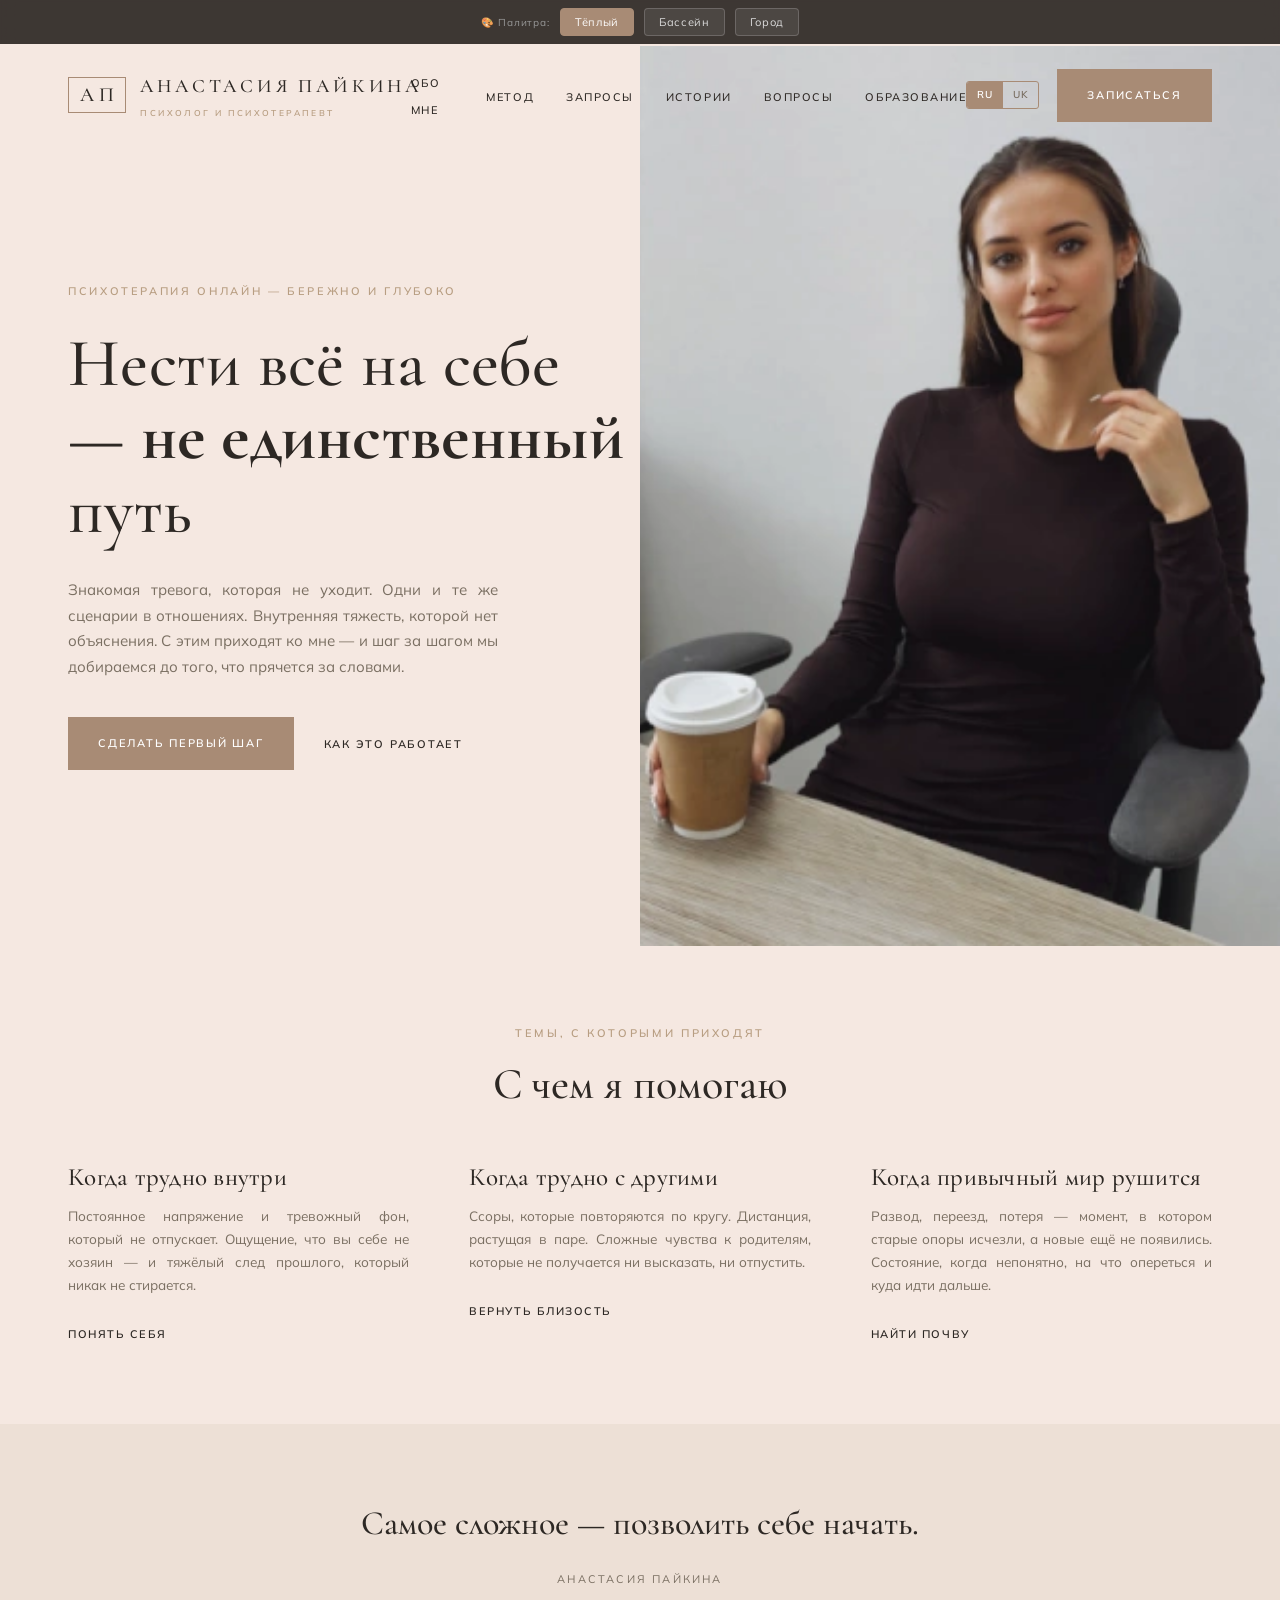
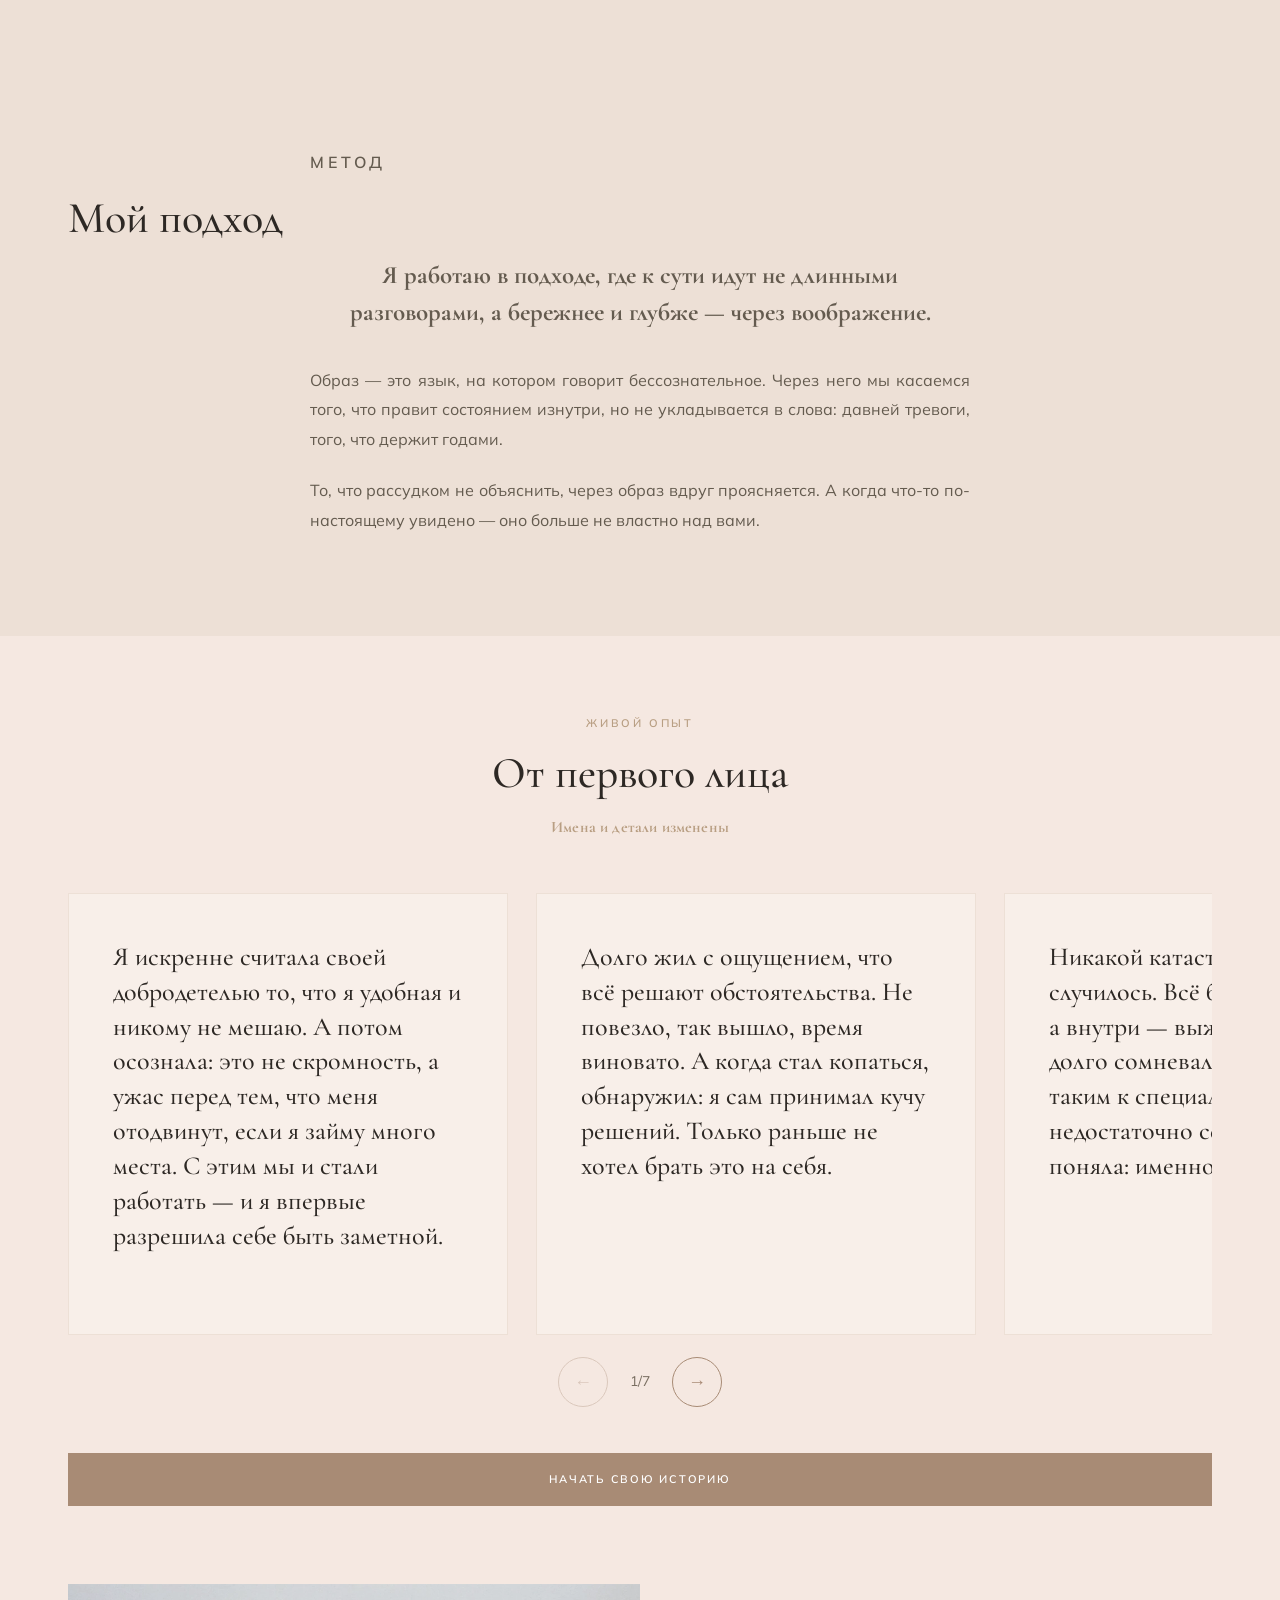
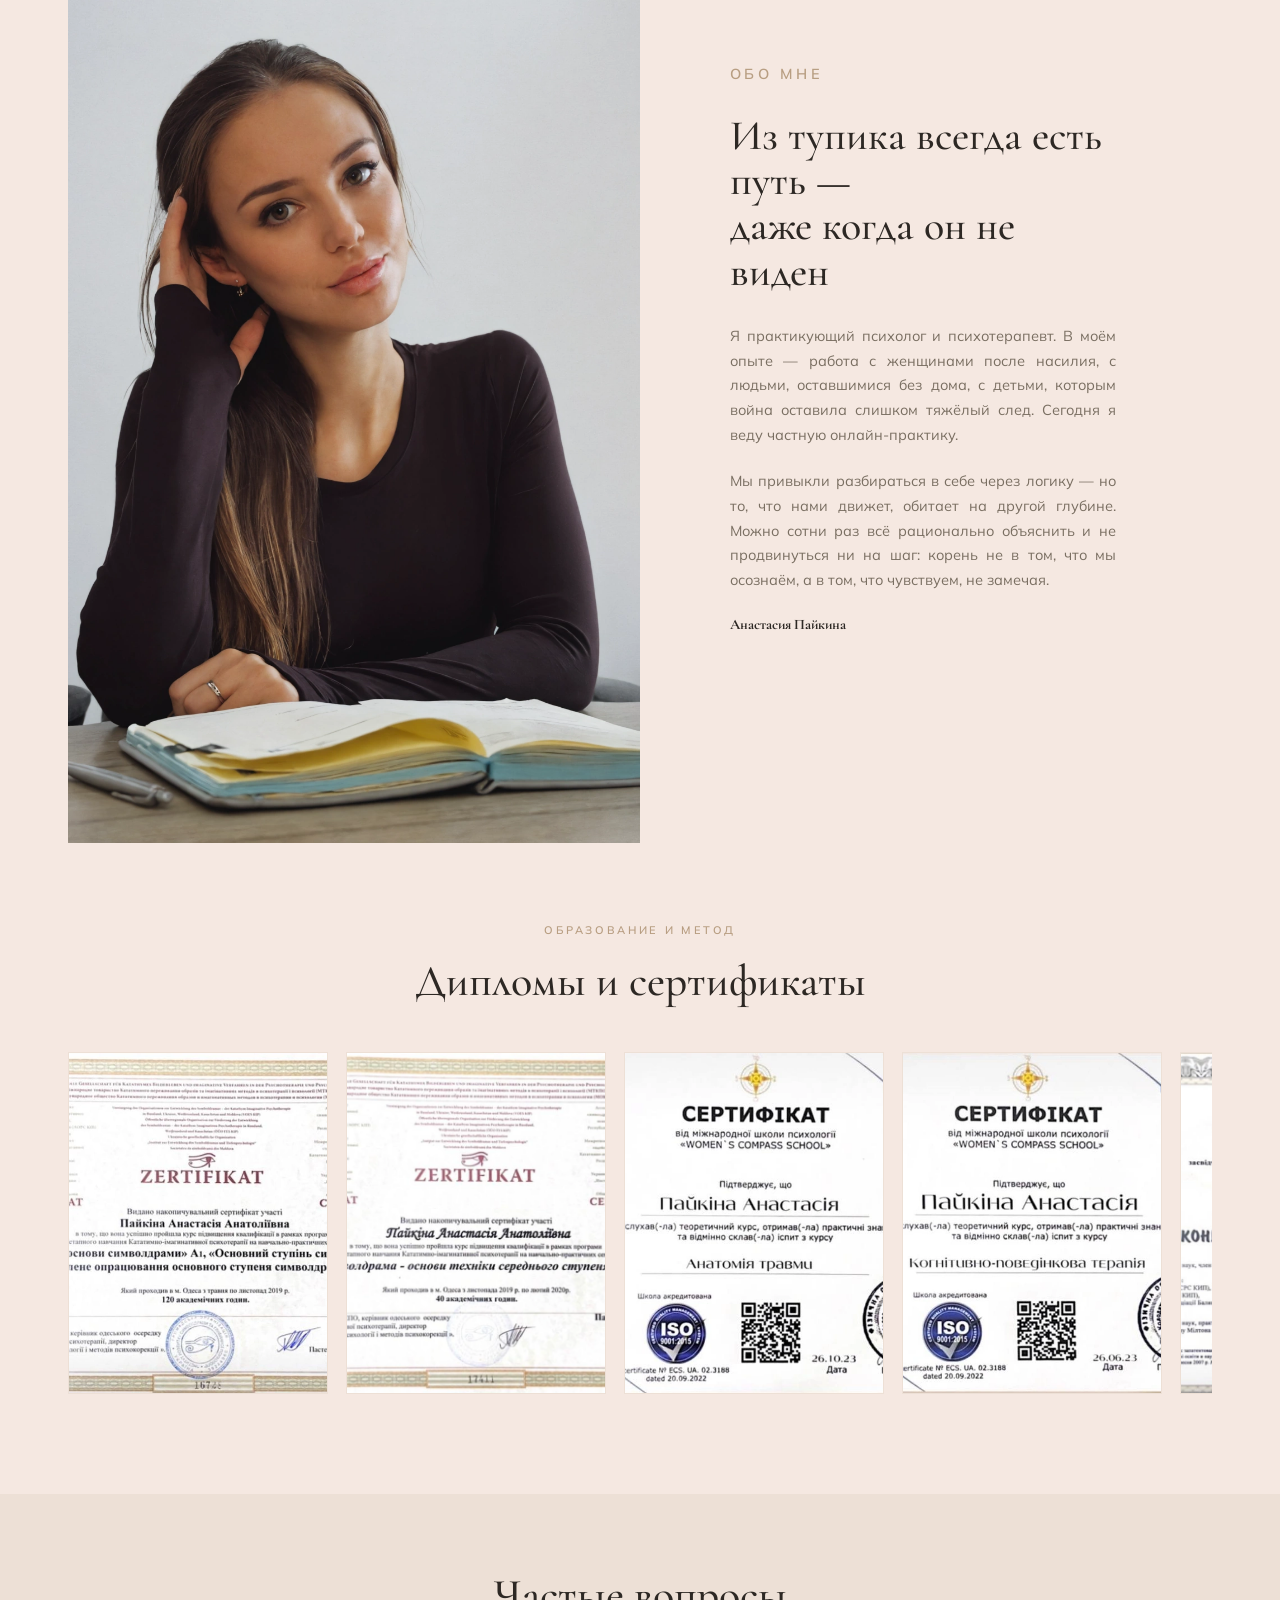
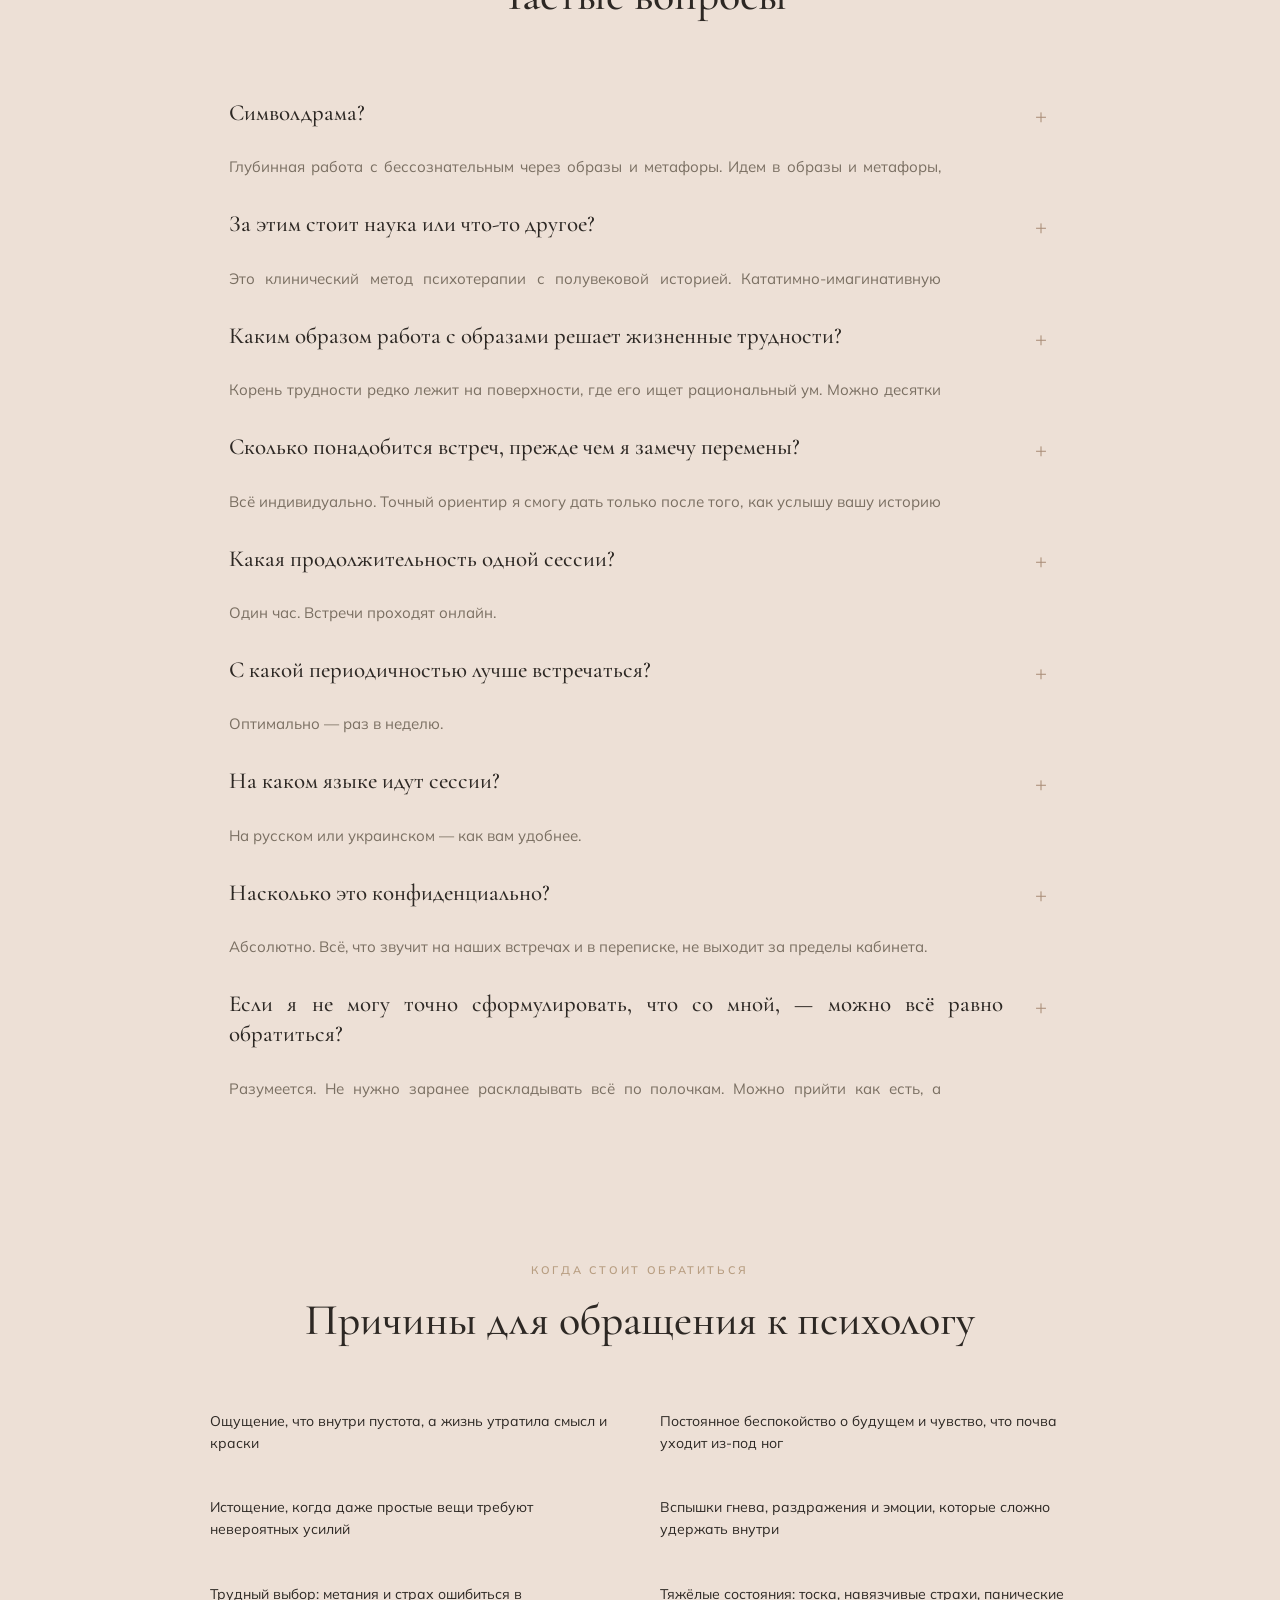
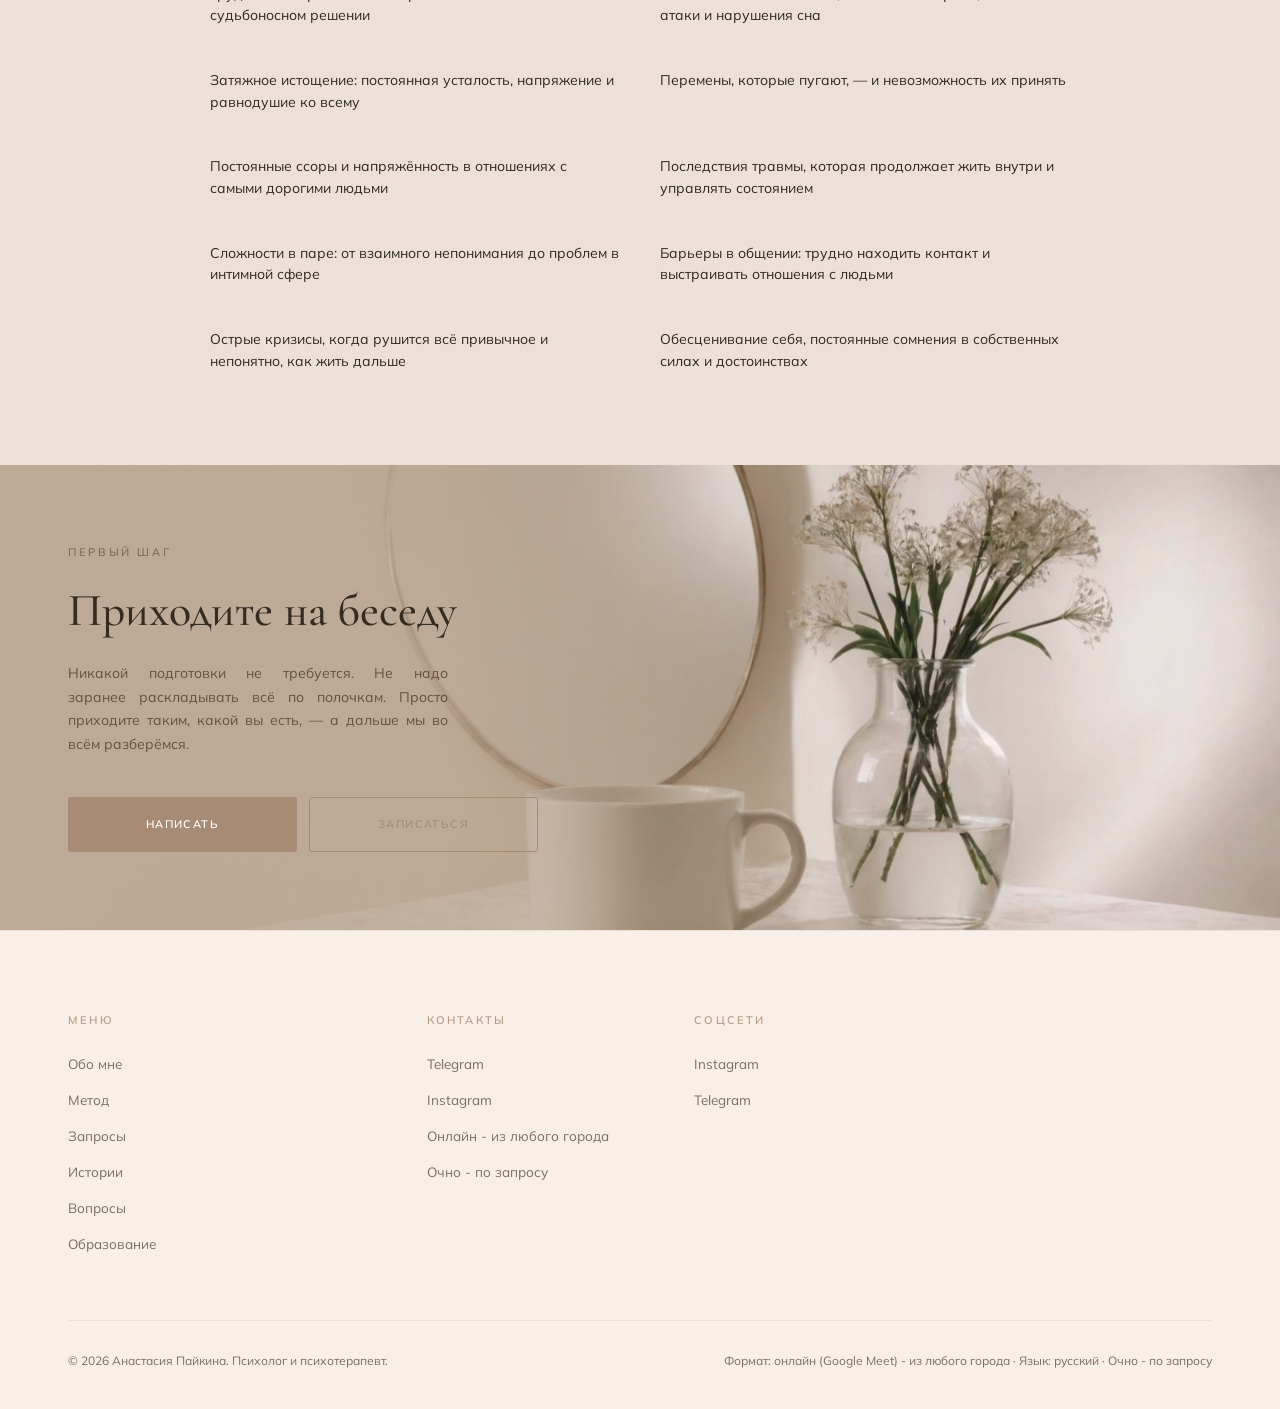
==== commit ca9c14c7: "new colors" ====
--- a/color_tests.html
+++ b/color_tests.html
@@ -77,29 +77,21 @@
   --eyebrow: #B89E82;
   --line: #EDE0D6;
 }
-/* === Нежный голубой === */
-[data-palette="soft-blue"] {
-  --brown: #7B9CB5;
-  --brown-dark: #6A8BA4;
-  --taupe: #BCC8D4;
-  --eyebrow: #8BA3B8;
-  --line: #D6DEE4;
-}
-/* === Сланцевый === */
-[data-palette="slate"] {
-  --brown: #6B8FA3;
-  --brown-dark: #5A7E92;
-  --taupe: #A8BBC7;
-  --eyebrow: #7D97A8;
-  --line: #CCD5DC;
-}
-/* === Небесный === */
-[data-palette="sky"] {
-  --brown: #5B9EBD;
-  --brown-dark: #4A8DAC;
-  --taupe: #9DC4D6;
-  --eyebrow: #6DA4BB;
-  --line: #C5DCE6;
+/* === Бассейн (базовый #B6D8F7) === */
+[data-palette="pool"] {
+  --brown: #B6D8F7;
+  --brown-dark: #9DBFDE;
+  --taupe: #D4E6F9;
+  --eyebrow: #A8CDEE;
+  --line: #E8F1FB;
+}
+/* === Город (базовый #9BABBE) === */
+[data-palette="city"] {
+  --brown: #9BABBE;
+  --brown-dark: #8292A5;
+  --taupe: #C0CAD7;
+  --eyebrow: #AEBBC9;
+  --line: #DDE2EA;
 }
 
 /* фиксированные цвета внутри секций, привязанные к палитре */
@@ -109,23 +101,17 @@
 [data-palette="warm"]  .method p { color:#645B4F; }
 [data-palette="warm"]  .cta-pic::after { background:linear-gradient(90deg, rgba(191,172,153,.96) 0%, rgba(195,176,157,.78) 34%, rgba(201,184,165,.22) 56%, rgba(201,184,165,0) 72%); }
 
-[data-palette="soft-blue"] .cta-end .eyebrow { color:#6A7D8E; }
-[data-palette="soft-blue"] .cta-end h2 { color:#283540; }
-[data-palette="soft-blue"] .cta-end-p { color:#4A5D6E; }
-[data-palette="soft-blue"] .method p { color:#5A6D7E; }
-[data-palette="soft-blue"] .cta-pic::after { background:linear-gradient(90deg, rgba(156,175,190,.96) 0%, rgba(160,179,193,.78) 34%, rgba(167,185,197,.22) 56%, rgba(167,185,197,0) 72%); }
-
-[data-palette="slate"] .cta-end .eyebrow { color:#5C707E; }
-[data-palette="slate"] .cta-end h2 { color:#222E38; }
-[data-palette="slate"] .cta-end-p { color:#425260; }
-[data-palette="slate"] .method p { color:#4D5D6B; }
-[data-palette="slate"] .cta-pic::after { background:linear-gradient(90deg, rgba(142,164,178,.96) 0%, rgba(148,168,182,.78) 34%, rgba(155,175,187,.22) 56%, rgba(155,175,187,0) 72%); }
-
-[data-palette="sky"] .cta-end .eyebrow { color:#4C7A91; }
-[data-palette="sky"] .cta-end h2 { color:#1C3642; }
-[data-palette="sky"] .cta-end-p { color:#3A687E; }
-[data-palette="sky"] .method p { color:#4A788E; }
-[data-palette="sky"] .cta-pic::after { background:linear-gradient(90deg, rgba(133,178,196,.96) 0%, rgba(140,184,201,.78) 34%, rgba(150,192,207,.22) 56%, rgba(150,192,207,0) 72%); }
+[data-palette="pool"] .cta-end .eyebrow { color:#7A8FA5; }
+[data-palette="pool"] .cta-end h2 { color:#2A3542; }
+[data-palette="pool"] .cta-end-p { color:#4A5A6E; }
+[data-palette="pool"] .method p { color:#4A5A6E; }
+[data-palette="pool"] .cta-pic::after { background:linear-gradient(90deg, rgba(180,200,216,.96) 0%, rgba(186,205,220,.78) 34%, rgba(194,212,226,.22) 56%, rgba(194,212,226,0) 72%); }
+
+[data-palette="city"] .cta-end .eyebrow { color:#6A788A; }
+[data-palette="city"] .cta-end h2 { color:#252D38; }
+[data-palette="city"] .cta-end-p { color:#424E60; }
+[data-palette="city"] .method p { color:#4A5668; }
+[data-palette="city"] .cta-pic::after { background:linear-gradient(90deg, rgba(170,180,193,.96) 0%, rgba(176,185,197,.78) 34%, rgba(184,192,204,.22) 56%, rgba(184,192,204,0) 72%); }
 
 /* панель переключателей */
 .palette-bar {
@@ -155,9 +141,8 @@
 <div class="palette-bar" id="paletteBar">
   <span>🎨 Палитра:</span>
   <button data-palette="warm" class="active">Тёплый</button>
-  <button data-palette="soft-blue">Нежный голубой</button>
-  <button data-palette="slate">Сланцевый</button>
-  <button data-palette="sky">Небесный</button>
+  <button data-palette="pool">Бассейн</button>
+  <button data-palette="city">Город</button>
 </div>
 
 <!-- Header -->
